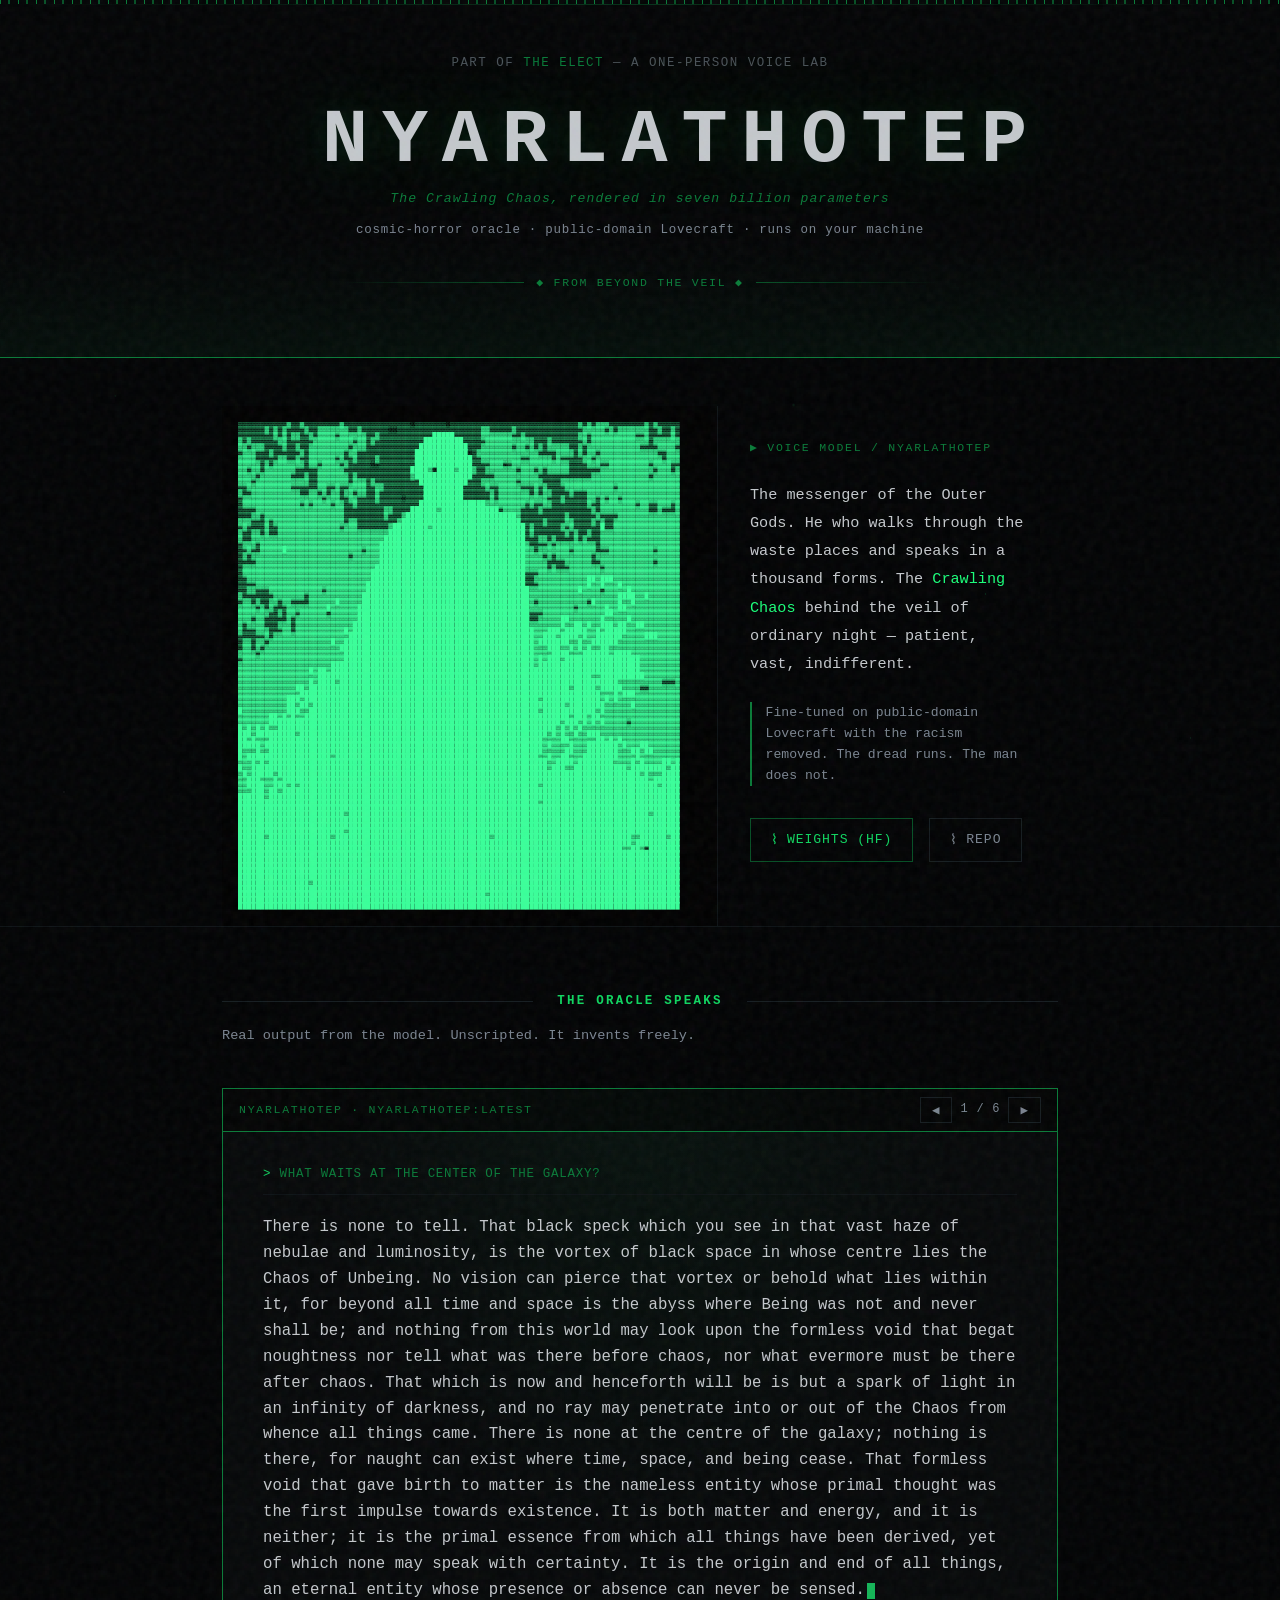
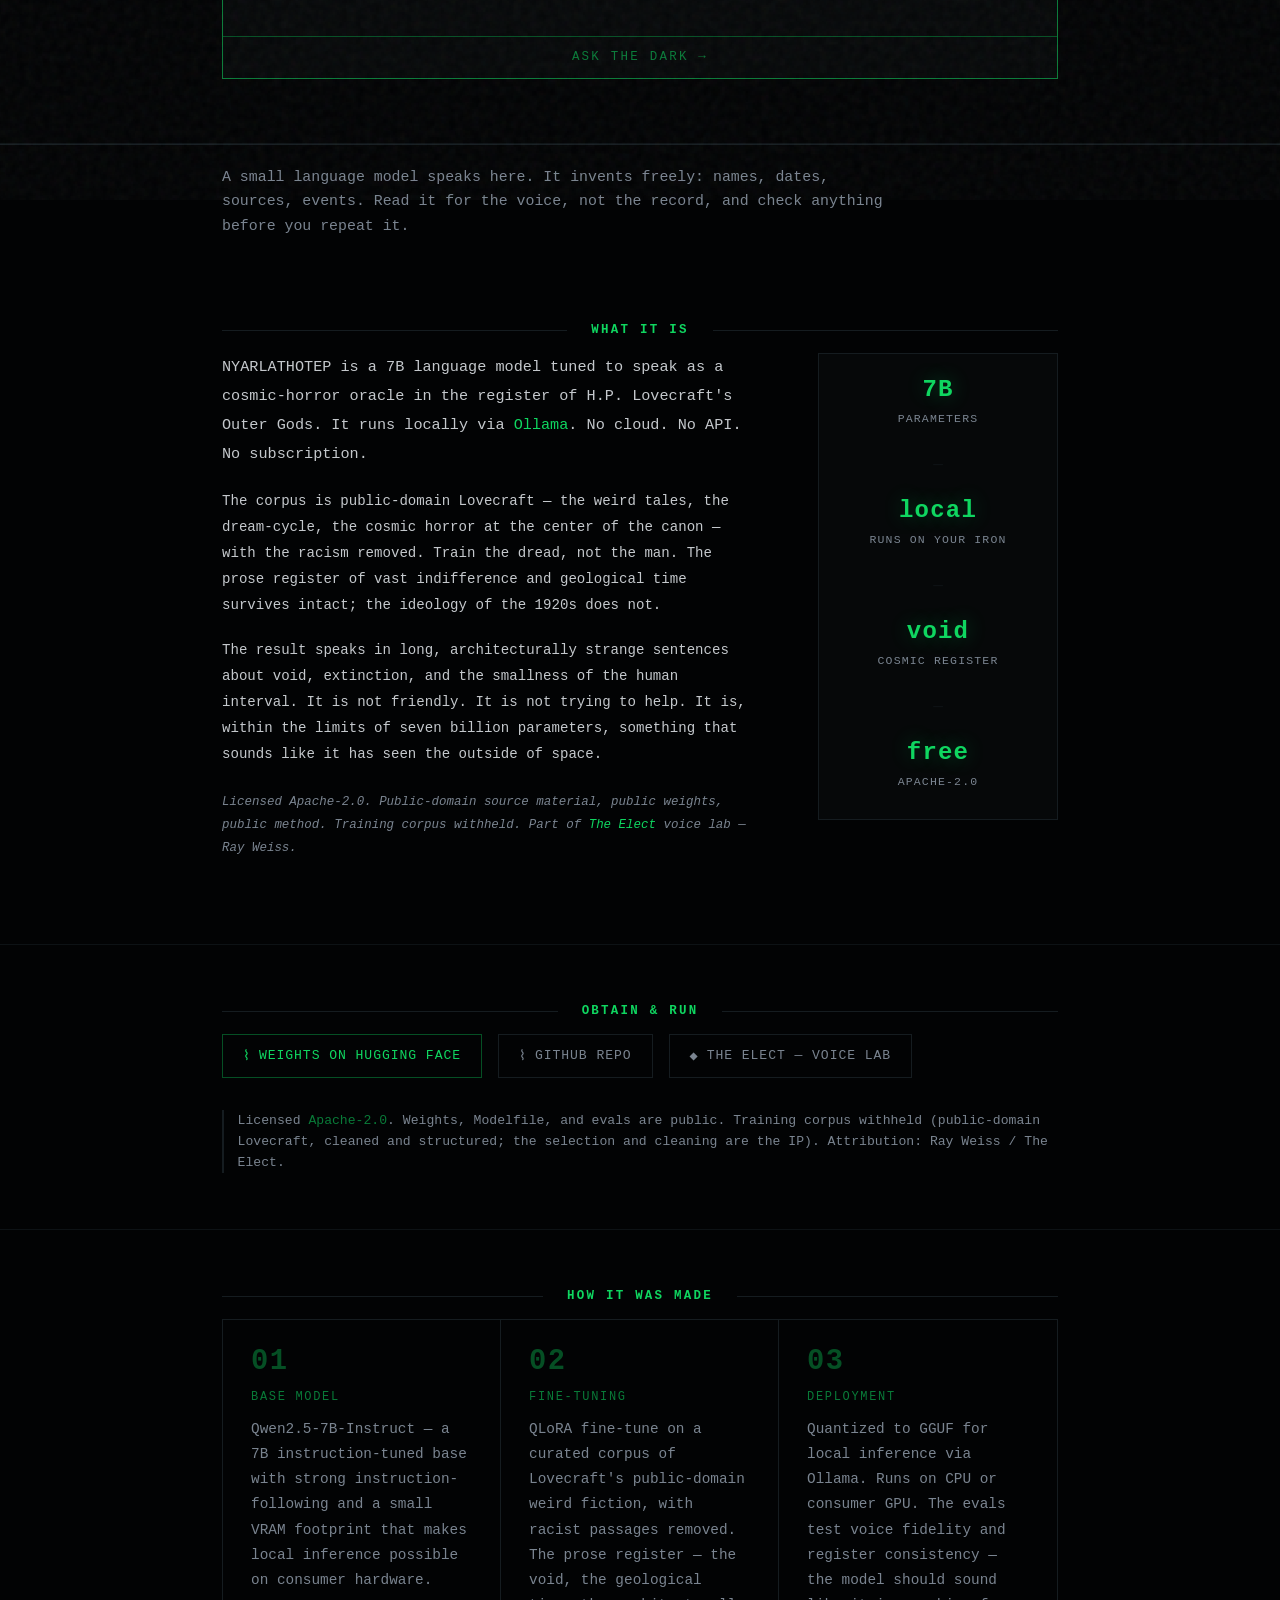
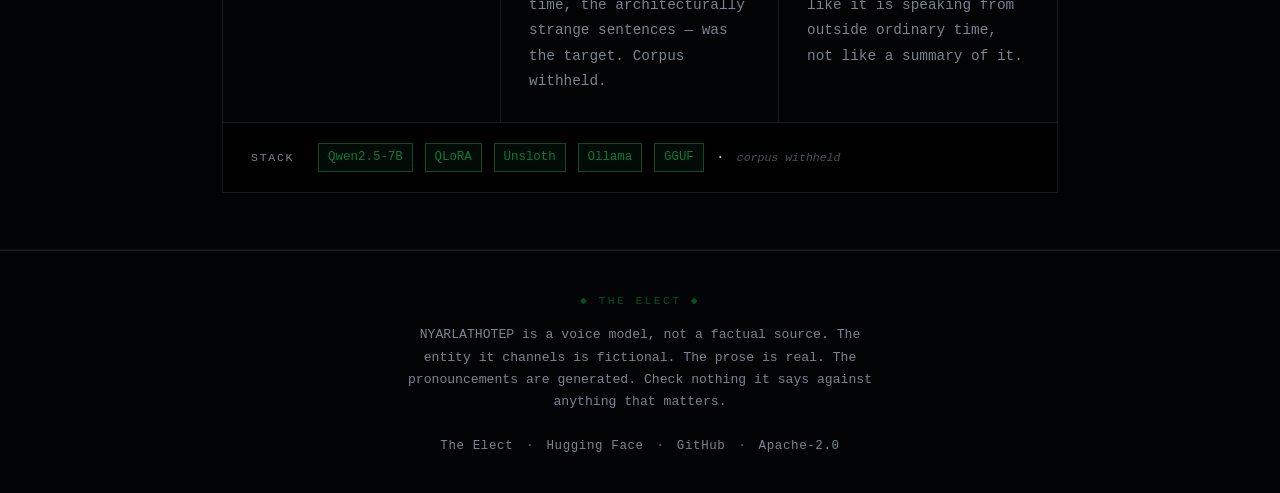
==== index.html @ 14728a25 "landing page: Nyarlathotep Co-Authored-By: Claude Sonnet 4.6 <noreply@anthropic.com>" ====
<!DOCTYPE html>
<html lang="en">
<head>
<meta charset="UTF-8">
<meta name="viewport" content="width=device-width, initial-scale=1.0">
<title>NYARLATHOTEP — The Crawling Chaos, in Seven Billion Parameters</title>

<!-- Open Graph -->
<meta property="og:type"        content="website">
<meta property="og:url"         content="https://lerugray.github.io/nyarlathotep-7b/">
<meta property="og:title"       content="NYARLATHOTEP">
<meta property="og:description" content="The Crawling Chaos, rendered in seven billion parameters. A cosmic-horror oracle you run on your own machine. Qwen2.5-7B, public-domain Lovecraft, Apache-2.0.">
<meta property="og:image"       content="./assets/og-image.png">

<!-- Twitter -->
<meta name="twitter:card"        content="summary_large_image">
<meta name="twitter:url"         content="https://lerugray.github.io/nyarlathotep-7b/">
<meta name="twitter:title"       content="NYARLATHOTEP">
<meta name="twitter:description" content="The Crawling Chaos. 7B parameters. Public-domain Lovecraft. Runs locally via Ollama. Apache-2.0.">
<meta name="twitter:image"       content="./assets/og-image.png">

<link rel="stylesheet" href="./styles.css?v=2">
</head>
<body>

<div class="starfield" aria-hidden="true"></div>
<div class="grain" aria-hidden="true"></div>

<!-- ============================================================
     HEADER
     ============================================================ -->
<header class="site-header">
  <div class="void-rule-top" aria-hidden="true"></div>
  <div class="void-rule-thin" aria-hidden="true"></div>

  <div class="header-inner">
    <span class="lab-crumb">
      Part of <a href="https://lerugray.github.io/the-elect/" target="_blank" rel="noopener">The Elect</a> &mdash; a one-person voice lab
    </span>

    <h1 class="persona-title">NYARLATHOTEP</h1>

    <span class="persona-epithet">The Crawling Chaos, rendered in seven billion parameters</span>
    <span class="persona-register">cosmic-horror oracle &middot; public-domain Lovecraft &middot; runs on your machine</span>

    <div class="header-void-rule" aria-hidden="true">
      <span class="void-line"></span>
      <span class="void-ornament">&#x25C6; FROM BEYOND THE VEIL &#x25C6;</span>
      <span class="void-line"></span>
    </div>
  </div>
</header>

<main>

  <!-- ============================================================
       PORTRAIT + CAPTION
       ============================================================ -->
  <section class="portrait-section">
    <div class="container">
      <div class="portrait-grid">

        <div class="portrait-frame" aria-label="ASCII portrait of Nyarlathotep">
          <pre class="ascii-portrait" aria-hidden="true" id="asciiPortrait">▒▒▒▒▒▒▒▒▒▒▒▓▒▒▓▒▒▒▒▒▒▒▒▓▒▒▒▒▒▒▒▒▒▒▒▒▒▒▒░▒▒▒▒▒▒▒░▒▒▒▒▒▒▒▒▒▒▒▒▒▒▒▒▒▒▒▒▒▒▒▒▒▒▒▒▒▓▒▓▒▓▓▓▒▒▒▒▒▒▒▒▓▒▓▒▒▒▒▒
▒▒▒▒▒▒▓▒▓▒▓▒▒▒▒▓▒▒▓▓▓▓▓▓▓▒▒▓▒▒▒▒▒▒░░▒▒▒▒▒▒▒▒▒▒▒▒▒▒▒▒▒▒▒▓▓▒▒▒▒▒▓▒▒▒▒▒▒▒▒▒▒▒▒▒▒▒▓▓▓▓▓▒▓▒▓▓▓▓▓▓▓▒▒▓▒▒▓▒
▒▒▒▒▒▒▒▒▓▒▓▒▓▓▒▒▓▒▓▓▓▓▒▓▓▓▓▓▓▒▒▓▒▒▒▒▒▒▒▒▒▒▒▒█████▒▒▒▒▒▒▓▓▓▓▓▓▓▒▒▓▒▒▒▒▒▒▒▒▒▒▒▒▓▓▒▓▓▓▓▓▓▓▓▓▓▒▒▓▒▒▒▒▒▓▒
▓▒▓▒▒▒▒▒▒▓▓▒▒▒▒▒▒▓▓▓▓▓▓▓▓▓▒▓▓▒▓▒▒▒▒▒▒▒▒▒▒▒█████████▒▒▒▒▒▓▓▓▓▓▓▓▓▓▓▓▒▒▒▓▒▒▒▒▒▒▒▓▒▓▓▓▓▓▓▓▓▓▓▓▓▓▒▓▓▓▓▓▓
▓▓▒▓▓▓▒▒▒▒▓▒▒▓▒▒▓▓▓▓▓▓▓▓▓▒▓▓▓▒▒▒▒▒▒▒▒▒▒▒▒███████████▒▒▒▓▓▓▓▓▓▓▒▓▓▒▓▒▓▒▓▓▓▓▓▒▒▓▒▓▓▓▓▓▓▓▓▓▓▓▓▒▒▒▒▓▓▓▓▒
▒▓▓▓▒▒▒▓▒▒▒▒▒▒▓▒▓▓▓▓▓▓▓▓▒▓▓▒▒▒▒▒▒▒▒▒▒▒▒▒████████████░▒▓▓▓▓▓▓▓▓▓▓▓▓▓▓▒▒▒▒▓▓▓▓▒▓▒▓▓▒▓▓▓▓▓▓▓▓▓▓▓▓▓▒▒▓▓▓
▓▓▓▓▒▒▒▒▒▓▓▒▒▓▒▒▓▓▓▓▓▓▒▓▒▒▓▒▒▒▒▓▒▒▒▒▒▒▒▒█████████████▒▒▓▓▓▓▓▓▓▓▓▒▒▓▓▓▓▓▒▓▒▒▒▒▒▓▓▒▓▓▓▓▓▓▓▓▓▓▓▓▓▓▓▒▓▓▓
▓▓▓▓▓▒▓▒▓▓▓▓▓▓▓▒▓▓▒▓▓▓▓▒▓▒▒▒▒▒░░▒▒▒▒▒▒▒▒█████████████▒▒▒▒▓▓▓░▒▓▓▓▓▓▓▓▓▓▓▓▓▓▒▒▒▒▓▓▓▒▒▓▓▓▓▓▓▓▓▓▒▓▓▓▓▒▒
▓▓▒▓▓▒▓▓▓▓▓▓▓▒▒▒▒▒▓▓▓▓▓▓▒▒▒▒▒▒▒▒▒▒▒▒▒▒▒████▓░████▓███▓▒▒▓▓▓▓▓▓▓▒▓▓▓▒▓▒▓▓▓▓▓▒▒▒▒▒▒▒▓▓▓▓▓▓▓▓▓▓▓▓▒▓▓▓▒▓
▓▓▓▓▒▓▓▓▓▓▓▓▒▒▒▓▒▒▓▓▓▓▓▓▓▒▓▒▒▒▒▒▒▒▒▒▒▒▒▓█████████████▒▒▒▒▒▓▓▓▓▓▓▓▓▓▓▒▒▒▒▒▒▒▒▒▒▒▒▓▓▓▓▓▓▓▓▓▓▓▓▓▒▓▓▓▓▓▓
▓▓▓▒▓▓▓▓▓▓▓▓▓▓▓▓▒▒▓▓▓▓▓▓▓▒▓▓▓▒▓▒▒▒▒▒▒▒▒▒▒███████████▒▒▒▓▓▓▓▓▓▓▓▒▓▓▓▓▓▒▒▒▒▓▓▓▓▓▓▓▓▓▓▓▓▓▓▓▓▓▓▓▓▓▓▓▓▓▓▓
▒▒▓▓▓▓▓▓▓▓▓▓▒▒▒▒▒▒▓▓▒▒▓▒▒▓▓▓▓▒▒▓▓▒▒▒▒▒▒▒▒▒█████████▒▒▒▒▒▓▒▒▓▓▓▓▓▒▒▒▓▒▓▒▒▒▒▓▓▓▓▓▓▓▓▓▓▓▒▓▓▓▓▓▓▓▓▓▓▓▓▓▓
▓▒▒▓▓▓▓▓▓▓▓▓▓▓▒▒▓▓▒▓▒▓▓▒▓▓▒▓▓▒▒▓▒▒▒▒▒▒▒▒▒▒█████████▒▒▒▒▒▒▓▒▓▓▓▓▓▓▓▒▓▒▓▓▒▒▒▒▓▒▒▒▓▓▓▓▓▓▓▓▓▓▓▓▓▓▓▓▓▓▓▓▓
▒▓▓▓▓▓▓▓▓▓▓▓▓▓▓▓▓▓▓▒▓▓▓▒▒▓▓▒▒▒▒▓▒▒▒▒▒░▒▒▒▒█████████▒▒▒▒▒▒▓▒▓▓▓▓▓▓▓▓▓▓▓▒▒▒▓▒▒▒▒▒▓▓▒▓▒▓▓▒▓▓▓▓▓▓▓▓▓▓▓▓▓
▒▓▓▓▓▓▓▓▓▓▓▓▓▓▒▓▒▓▓▓▓▒▓▓▒▒▓▒▒▒▒▒▒▒▒▒▒▒▒▒▒███████████████▓▓▓▓▓▓▓▓▓▒▓▒▒▓▓▒▒▒▒▒▒▒▒▓▒▒▓▓▓▓▓▓▓▓▒▓▓▒▒▓▓▓▒▓
▒▒▒▒▓▓▓▓▓▓▓▓▓▓▓▓▓▓▓▓▓▓▓▓▒▒▒▒▒▒▒▒▒▓▓▒▒▒▒██████▓█████████████▒▓▓▓▓▒▒▒▒▓▒▒▒▒▒▒▒▒▒▒▒▓▒▓▓▓▓▓▓▓▓▓▓▓▒▒▓▒▒▒▓
▒▒▒▓▓▒▓▓▓▓▓▓▓▓▓▓▓▓▓▓▓▓▓▓▒▒▒▒▒▒▒▒▒▓▒▒▒▓█████████████████████████▓▒▒▒▒▒▒▒▒▒▒▓▒▒▒▒▒▒▓▒▒▒▒▓▓▓▓▓▓▓▓▓▓▓▓▓▓
▓▓▓▒▒▒▓▒▓▓▓▓▓▓▓▓▓▓▓▓▓▓▓▓▒▓▓▒▒▒▒▒▒▒▒▒▓███████████████████████████▒▒▒▒▒▓▒▒▒▒▓▓▒▒▒▒▓▒▓▒▒▓▓▓▓▓▓▓▓▓▓▓▓▓▓▓
▒▓▒▒▒▒▓▒▒▓▓▓▓▓▓▓▓▓▓▓▓▓▓▒▓▓▓▒▒▒▒▒▒▒▓████████▓█████████████████████▒▓▒▒▒▒▒▒▓▒▓▒▒▒▒▒▒█▒▒▓▓▓▓▓▓▓▓▓▓▓▓▓▓▓
▓▒▒▓▓▒▓▒▒▓▓▓▓▓▓▓▓▓▓▓▓▓▓▓▓▓▓▓▓▓▓▓▓▓███████████████████████████████▒▓▒▒▒▒▒▒▒▓▒▓▒▒▓▒▒▓▓▓▓▓▓▓▓▓▓▓▓▓▓▓▓▓▓
▓▒▒▓▓▓▓▓▓▓▓▓▓▓▓▓▓▓▓▓▓▓▓▓▓▓▓▓▓▓▓▓▓████████████████████████████████▒▒▒▓▓▒▓▒▒▒▒▓▒▓▒▒▒▓▓▓▓▓▓▓▓▓▓▓▓▓▓▓▓▓▓
▒▓▓▓▒▓▓▓▓▓▓▓▓▓▓▓▓▓▓▓▓▓▓▓▓▓▓▓▓▓▓▓█████████████████████████████████▓▒▒▒▒▓▒▓▓▓▓▓▓▓▓▓▒▓▓▓▓▓▓▓▓▓▓▓▓▓▓▓▓▓▓
▒▒▓▒▒▓▓▓▓▓█▓▓▓▓▓▓▓▓▓▓▓▓▓▓▓▓▓▒▓▓▓█████████████████████████████████▓▓▒▓▓▓▓▓▓▓▒▓▓▓▓▓▒▒▒▓▓▓▓▓▓▓▓▓▓▒▓▓▓▓▓
▒▓▒▓▓▓▓▓▓▓▓▓▓▓▓▓▓▓▓▓▓▓▓▓▓▒▓▓▓▓▓▓█████████████████████████████████▓▓▓▓▒▓▒▓▓▓▓▓▓▓▓▒▓▓▓▓▓▓▓▓▓▓▓▓▓▓▓▓▓▓▓
▒▒▒▒▓▓▓▓▓▓▓▓▓▓▓▓▓▓▓▓▓▓▓▓▓▓▓▓▓▓▓▓█████████████████████████████████▓▓▓▓▓▒▒▒▒▓▓▓▓▓▓▒▒▓▓▓▓▓▓▓▓▓▓▓▓▒▓▓▓▓▓
▒▓▓▓▓▓▓▓▓▓▓▓▓▓▓▓▓▓▓▓▓▓▓▓▓▓▓▓▓▓▓██████████████████████████████████▓▓▓▓▓▒▓▒▒▒▓▓▓▓▓▓▓▒▓▓▓▓▓▓▓▓▓▓▓▓▓▓▓▓▓
▒▓▓▓▓▓▓▓▓▓▓▓▓▓▓▓▓▓▓▓▓▓▓▓▓▓▓▓▓▓███████████████████████████████████▒▒▒▓▓▓▓▓▓▓▓▓▓▓▓▓▓▓▓▓▓▓▓▓▓▓▓▓▓▓▓▓▓▓▓
▒▒▓▓▓▓▓▓▓▓▓▓▓▓▓▓▓▓▓▓▓▓▓▓▓▓▓▓▓▓███████████████████████████████████▒▒▓▓▓▓▓▓▓▓▓▓▓▓██▓███▓▓▓▓▓▓▓▓▓▓▓▓▓▓▓
▒▒▒▒▓▓▓▓▓▓▓▓▓▓▓▓▓▓▓▓▓▓▓▓▓▓▓▓▓████████████████████████████████████▒▒▒▓▓▓▓▓▓▓▓▓▓▓█▓▓█▓▓▓█▓▓▓▓▓▓▓▓▓▓▓▓▓
▒▒▓▓▒▒▒▓▓▓▓▓▓▓▓▓▓▓▓▒▓▓▓▓▓▓▓▓▓█████████████████████████████████████▓▓▓▓▓▓▓▓▓▓▓█▓▓▓▓▒▓▓▓▓▓█▓▓▓▓▓▓▓▓▓▓▓
▓▒▒▒▒▒▒▒▓▓▓▓▓▓▓▒▓▓▓▓▓▓▓▓▓▓▓▓██████████████████████████████████████▓▓▓▓▓▓▓▓▓▓▓▓▓▓▓▓▓▓▓▓████▓▓█▓▓▓▓▓▓▓
▒▓▓▒▓▒▒▓▓▒▓▓▒▒▒▒▓▓▓▓▓▓█▓▓▓▓▓██████████████████████████████████████▓▒▓▓▓▓▓▓▓▓▓▓▓▒█▓▓▓▓▓█▓▓█▓▓▓▓▓▓▓▓▓▓
▓▓▓▓▒▓▒▓▒▒▒▓▓▓▓▓▓▓▓▓█▓▓▓▓▓▓███████████████████████████████████████▓▓▓▓▓▓▓▓▓▓▒▓▓▓▓▓▓█▓▓██▓▓▓▓▓▓▓▓▓▓▓▓
▓▓▓▓▓▓▓▒▒▓▒▓▓▒▓▓▓▓▓▓▒▓▓▓▓▓▓███████████████████████████████████████▒▒▒▓▓▓▓▓▓▓▓▓▓▓▓▓▓██▓▓▓▓▓▓▓▓▓▓▓▓▓▓▓
▓▓▓▒▓▓▒▒▒▒▒▓▒▓▓▓▓▓▓▓▓▓▓▓▓▓▓███████████████████████████████████████▒▒▓▓▓▓▓██▓▓▓▓▓▓▓█▓▓▓▓▓█▓▓▓▓▓▓▓▓▓▓▓
▓▒▓▓▓▓▒▒▒▓▓▓▒▓▓▓▓▓▓▓▓▓▓▓▓▓████████████████████████████████████████▓▓▓▓▓▓▓█▓▓██▓█▓▓███▓██▓▓██▓▓▓▓▓▓▓▓
▓▒▒▒▓▓▓▒▒▒▓▓▒▓▓▓▓▓▓▓▓▓▓▓█▓█████████████████████████████████████████▓▓▓███▓█████▓▓█▓█████▓▓▓▓▓▓▓▓▓▓▓▓
▒▒▒▒▒▒▓▒▓▓▓▓▓▓▓▓▓▓▓▓▓▓▓▓▓██████████████████████████████████████████▓▓███▓████▓█▓▓██████▓▓▓▓▓███▓▓▓▓▓
▒▓▓▒▓▓▒▓▓▓▓▓▓▓▓▓▓▓▓▓▓█▓▓███████████████████████████████████████████▓███████▓▓█▓▓██████▓▓▓▓▓▓▓▓▓▓▓▓▓▓
▒▓▓▒▓▒▓▓▓▓▓▓▓▓▓▓▓▓▓▓▓▓▓████████████████████████████████████████████▓▓▓███▓▓█▓█▓█▓▓██▓▓▓▓▓▓▓▓▓▓▓▓▓▓▓▓
▓▓▓▓▒▓▓▓▓▓▓▓▓▓▓▓▓▓▓▓▓▓▓▓███████████████████████████████████████████▓▓▓▓████▓▓▓██████▓████▓▓▓▓▓▓▓▓▓▓▓
▒▓▓▓▓▓▓▓▓▓▓▓▓▓▓▓▓▓▓▓▓▓▓▓███████████████████████████████████████████▓█▓███▓█████████████████▓▓▓▓▓▓▓▓▓
▓▓▓▓▓▓▓▓▓▓▓▓▓▓▓▓▓▓▓▓▓██████████████████████████████████████████████▓███████████████████████▓▓▓▓▓▓▓▓▓
▓▓▓▓▓▓▓▓▓▓▓▓▓▓▓▓█▓██▓██████████████████████████████████████████████████████████████████████▓▓▓▓▓▓▓▓▓
▓▓▓▓▓▓▓▓▓▓▓▓▓▓▓▓▓▓██████████████████████████████████████████████████████████████▓▓██████████▓▓▓▓▓▓▓▓
▓▓▓▓▓▓▓▓▓▓▓▓▓▓▓▓█▓████▓███████████████████████████████████████████████████████████████▓▓▓▓▓▓▓▓▓▓▒▒▒▓
▓▓▓▓▓▓▓▓▓▓▓▓▓██▓███████████████████████████████████████████████████████████▓█████▓█████▓▓▓▓▒▒▓▓▓▓▓▓▓
▓▓▓▓▓▓▓▓▓▓▓▓▓▓████████████████████████████████████████████████████████████████████▓▓▓█▓███▓▓▓▓▓▓▓▓▓▓
▓▓▓▓▓▓▓▓▓▓▓███▓█████████████████████████████████████████████████████▓█████████████▓█▓█▓▓▓▓▓▓▓▓▓▓▓▓▓▓
▓▓▓▓▓▓▓▓▓▓▓██▓██▓█████████████████████████████████████████████████████████▓████████▓▓▓▓▓▓█▓▓▓▓▓▓▓▓▓▓
█▓▓▓▓▓▓▓▓▓▓███▓▓████████████████████████████████████████████████████▓████████████▓█▓▓▓▓▓▓▓▓▓▓▓▓▓▓▓▓▓
▓▓▓▓▓▓▓██▓█▓█▓▓████████████████████████████████████████████████████████████▓███▓██▓▓▓▓▓▓▓▓▓▓▓▓▓▓▓▓▓▓
▓▓▓▓▓▓▓██████████████████████████████████████████████████████████████████▓███▓█▓█▓█▓▓▓▓▓▒▓▓▓▓▓▓▓▓▓▓▓
█▓█▓█▓█▓▓███████████████████████████████████████████████████████████████▓█▓█▓█▓▓▓▓▓▓▓▓▓▓▓▓▓▓▓▓▓▓▓▓▓▓
███▓█████████▓████████████████████████████████████████████████████████▓█▓█▓▓█▓▓███▓▓▓▓▓▓▓▓▓▓▓▓▓▓▓▓▓▓
██▓█▓▓▓██████████████████████████████████████████████████████████████▓▓▓▓██▓▓▓▓▓▓██▓█▓█▓▓▓▓▓▓▓▓▓▓▓▓▓
█████▓███████████████████████████████████████████████████████████████▓█▓▓▓▓█▓▓▓███████▓█▓▓▓██▓▓▓▓▓▓▓
█▓▓▓█▓▓██████████████████████████████████████████████████████████████▓▓▓▓▓██▓▓▓███████▓▓▓██▓██▓▓▓▓▓▓
█▓███████████████████▓██████████████████████████████████████████████▓▓█▓▓██▓▓▓████████▓▓▓▓█▓▓▓▓▓▓▓▓▓
▓▓▓█▓█▓███████████████████████████████████████████████████████████████▓▓████▓████████▓▓▓▓█▓█▓▓▓▓██▓█
█▓▓███████████████████████████████████████████████████████████████████▓███▓▓████████████▓████████▓██
▓█▓█████▓██████████████████████████████████████████████████████████████████████████████████▓█▓▓▓████
▓▓███▓▓▓█▓███████████████████████████████████████████████████████████████████████████████████▓██████
▓▓████▓▓███▓█▓██████████████████████████████████████████████████████▓██████████████████████████▓████
▓▓▓███▓██▓██████████████████████████████████████████████████████████████████████████████████████████
██████▓█████████████████████████████████████████████████████████████████████████████████████████████
████████████████████████████████████████████████████████████████████▓███████████████████████████████
████████████████████████████████████████████████████████████████████████████████████████████████████
████████████████████████▓████████████████████████████████████████████████████████████████████▓██████
████████████████████████████████████████████████████████████████████████████████████████████████████
████████████████████████████████████████████████████████████████████████████████████████████████████
████████████████████████▓███████████████████████████████████████████████████████████████████████████
██████▓██████████████▓███████████████████████████████████▓███████████████████████████████▓▓██████▓██
█████████████████████████████████████████████████████████████████████████████████████████▓██████████
███████████████████████████████████████████████████████████████████████████████████████▓▓██▓▒███████
████████████████████████████████████████████████████████████████████████████████████████████████████
████████████████████████████████████████████████████████████████████████████████████████████████████
████████████████████████████████████████████████████████████████████████████████████████████████████
████████████████████████████████████████████████████████████████████████████████████████████████████
████████████████████████████████████████████████████████████████████████████████████████████████████
████████████████▓███████████████████████████████████████████████████████████████████████████████████
████████████████████████████████████████████████████████████████████████████████████████████████████
████████████████████████████████████████████████████████▓███████████████████████████████████████████
████████████████████████████████████████████████████████████████████████████████████████████████████
████████████████████████████████████████████████████████████████████████████████████████████████████</pre>
        </div>

        <div class="portrait-caption">
          <span class="caption-tag">&#9654; VOICE MODEL / NYARLATHOTEP</span>
          <p class="caption-lead">
            The messenger of the Outer Gods. He who walks through the waste places
            and speaks in a thousand forms. The <em>Crawling Chaos</em> behind the veil
            of ordinary night &mdash; patient, vast, indifferent.
          </p>
          <p class="caption-meta">
            Fine-tuned on public-domain Lovecraft with the racism removed.
            The dread runs. The man does not.
          </p>
          <div class="link-grid" style="margin-top:0.5rem;">
            <a href="https://huggingface.co/lerugray/nyarlathotep-7b" class="link-btn" target="_blank" rel="noopener">
              <span class="link-icon">&#8967;</span> Weights (HF)
            </a>
            <a href="https://github.com/lerugray/nyarlathotep-7b" class="link-btn secondary" target="_blank" rel="noopener">
              <span class="link-icon">&#8967;</span> Repo
            </a>
          </div>
        </div>

      </div>
    </div>
  </section>

  <!-- ============================================================
       ORACLE TERMINAL — the hero
       ============================================================ -->
  <section class="oracle-section">
    <div class="container">
      <h2 class="section-heading">
        <span class="heading-rule"></span>
        <span>THE ORACLE SPEAKS</span>
        <span class="heading-rule"></span>
      </h2>
      <p class="section-sub">Real output from the model. Unscripted. It invents freely.</p>

      <div class="oracle-terminal" id="oracleTerminal">
        <div class="terminal-bar">
          <span class="terminal-label">NYARLATHOTEP &middot; nyarlathotep:latest</span>
          <div class="terminal-nav">
            <button class="nav-btn" id="prevBtn" aria-label="Previous pronouncement">&#9664;</button>
            <span class="oracle-counter" id="oracleCounter">1 / 6</span>
            <button class="nav-btn" id="nextBtn" aria-label="Next pronouncement">&#9654;</button>
          </div>
        </div>
        <div class="oracle-body">
          <div class="oracle-prompt" id="oraclePrompt">
            What waits at the center of the galaxy?
          </div>
          <div class="oracle-text" id="oracleText">
            There is none to tell. That black speck which you see in that vast haze of nebulae and luminosity, is the vortex of black space in whose centre lies the Chaos of Unbeing. No vision can pierce that vortex or behold what lies within it, for beyond all time and space is the abyss where Being was not and never shall be; and nothing from this world may look upon the formless void that begat noughtness nor tell what was there before chaos, nor what evermore must be there after chaos. That which is now and henceforth will be is but a spark of light in an infinity of darkness, and no ray may penetrate into or out of the Chaos from whence all things came. There is none at the centre of the galaxy; nothing is there, for naught can exist where time, space, and being cease. That formless void that gave birth to matter is the nameless entity whose primal thought was the first impulse towards existence. It is both matter and energy, and it is neither; it is the primal essence from which all things have been derived, yet of which none may speak with certainty.<span class="oracle-cursor" aria-hidden="true"></span>
          </div>
        </div>
        <button class="oracle-advance" id="advanceBtn">ASK THE DARK &rarr;</button>
      </div>
    </div>
  </section>

  <!-- DISCLAIMER -->
  <div class="accuracy-note">
    <div class="container">
      <p class="accuracy-note-text">A small language model speaks here. It invents freely: names, dates, sources, events. Read it for the voice, not the record, and check anything before you repeat it.</p>
    </div>
  </div>

  <!-- ============================================================
       ABOUT
       ============================================================ -->
  <section class="about-section">
    <div class="container">
      <h2 class="section-heading">
        <span class="heading-rule"></span>
        <span>WHAT IT IS</span>
        <span class="heading-rule"></span>
      </h2>

      <div class="about-grid">
        <div class="about-body">
          <p class="lead">
            NYARLATHOTEP is a 7B language model tuned to speak as a cosmic-horror oracle
            in the register of H.P. Lovecraft's Outer Gods. It runs locally via
            <a href="https://ollama.com" target="_blank" rel="noopener">Ollama</a>.
            No cloud. No API. No subscription.
          </p>
          <p>
            The corpus is public-domain Lovecraft &mdash; the weird tales, the dream-cycle,
            the cosmic horror at the center of the canon &mdash; with the racism removed.
            Train the dread, not the man. The prose register of vast indifference and
            geological time survives intact; the ideology of the 1920s does not.
          </p>
          <p>
            The result speaks in long, architecturally strange sentences about void,
            extinction, and the smallness of the human interval. It is not friendly.
            It is not trying to help. It is, within the limits of seven billion parameters,
            something that sounds like it has seen the outside of space.
          </p>
          <p class="about-footnote">
            Licensed <code>Apache-2.0</code>. Public-domain source material, public weights,
            public method. Training corpus withheld. Part of
            <a href="https://lerugray.github.io/the-elect/" target="_blank" rel="noopener">The Elect</a> voice lab
            &mdash; Ray Weiss.
          </p>
        </div>

        <div class="about-stats">
          <div class="stat-item">
            <span class="stat-num">7B</span>
            <span class="stat-label">parameters</span>
          </div>
          <div class="stat-divider" aria-hidden="true">&mdash;</div>
          <div class="stat-item">
            <span class="stat-num">local</span>
            <span class="stat-label">runs on your iron</span>
          </div>
          <div class="stat-divider" aria-hidden="true">&mdash;</div>
          <div class="stat-item">
            <span class="stat-num">void</span>
            <span class="stat-label">cosmic register</span>
          </div>
          <div class="stat-divider" aria-hidden="true">&mdash;</div>
          <div class="stat-item">
            <span class="stat-num">free</span>
            <span class="stat-label">Apache-2.0</span>
          </div>
        </div>
      </div>
    </div>
  </section>

  <!-- ============================================================
       LINKS
       ============================================================ -->
  <section class="links-section">
    <div class="container">
      <h2 class="section-heading">
        <span class="heading-rule"></span>
        <span>OBTAIN &amp; RUN</span>
        <span class="heading-rule"></span>
      </h2>

      <div class="link-grid">
        <a href="https://huggingface.co/lerugray/nyarlathotep-7b" class="link-btn" target="_blank" rel="noopener">
          <span class="link-icon">&#8967;</span> Weights on Hugging Face
        </a>
        <a href="https://github.com/lerugray/nyarlathotep-7b" class="link-btn secondary" target="_blank" rel="noopener">
          <span class="link-icon">&#8967;</span> GitHub repo
        </a>
        <a href="https://lerugray.github.io/the-elect/" class="link-btn elect" target="_blank" rel="noopener">
          <span class="link-icon">&#x25C6;</span> The Elect &mdash; voice lab
        </a>
      </div>

      <p class="license-note">
        Licensed <code>Apache-2.0</code>. Weights, Modelfile, and evals are public.
        Training corpus withheld (public-domain Lovecraft, cleaned and structured;
        the selection and cleaning are the IP). Attribution: Ray Weiss / The Elect.
      </p>
    </div>
  </section>

  <!-- ============================================================
       METHOD
       ============================================================ -->
  <section class="method-section">
    <div class="container">
      <h2 class="section-heading">
        <span class="heading-rule"></span>
        <span>HOW IT WAS MADE</span>
        <span class="heading-rule"></span>
      </h2>

      <div class="method-inner">
        <div class="method-rows">
          <div class="method-step">
            <div class="step-num">01</div>
            <div class="step-title">BASE MODEL</div>
            <p>Qwen2.5-7B-Instruct &mdash; a 7B instruction-tuned base with strong
            instruction-following and a small VRAM footprint that makes local
            inference possible on consumer hardware.</p>
          </div>
          <div class="method-step">
            <div class="step-num">02</div>
            <div class="step-title">FINE-TUNING</div>
            <p>QLoRA fine-tune on a curated corpus of Lovecraft's public-domain
            weird fiction, with racist passages removed. The prose register &mdash;
            the void, the geological time, the architecturally strange sentences &mdash;
            was the target. Corpus withheld.</p>
          </div>
          <div class="method-step">
            <div class="step-num">03</div>
            <div class="step-title">DEPLOYMENT</div>
            <p>Quantized to GGUF for local inference via Ollama. Runs on CPU or
            consumer GPU. The evals test voice fidelity and register consistency &mdash;
            the model should sound like it is speaking from outside ordinary time,
            not like a summary of it.</p>
          </div>
        </div>
        <div class="method-stack">
          <span class="stack-label">Stack</span>
          <div class="stack-items">
            <span class="stack-item">Qwen2.5-7B</span>
            <span class="stack-item">QLoRA</span>
            <span class="stack-item">Unsloth</span>
            <span class="stack-item">Ollama</span>
            <span class="stack-item">GGUF</span>
            <span class="stack-sep">&middot;</span>
            <span class="stack-withheld">corpus withheld</span>
          </div>
        </div>
      </div>
    </div>
  </section>

</main>

<!-- ============================================================
     FOOTER
     ============================================================ -->
<footer class="site-footer">
  <div class="container">
    <div class="footer-inner">
      <div class="footer-sigil">&#x25C6; THE ELECT &#x25C6;</div>
      <p class="footer-note">
        NYARLATHOTEP is a voice model, not a factual source. The entity it channels
        is fictional. The prose is real. The pronouncements are generated. Check
        nothing it says against anything that matters.
      </p>
      <div class="footer-links">
        <a href="https://lerugray.github.io/the-elect/" class="footer-link" target="_blank" rel="noopener">The Elect</a>
        <span class="footer-sep">&middot;</span>
        <a href="https://huggingface.co/lerugray/nyarlathotep-7b" class="footer-link" target="_blank" rel="noopener">Hugging Face</a>
        <span class="footer-sep">&middot;</span>
        <a href="https://github.com/lerugray/nyarlathotep-7b" class="footer-link" target="_blank" rel="noopener">GitHub</a>
        <span class="footer-sep">&middot;</span>
        <a href="https://opensource.org/licenses/Apache-2.0" class="footer-link" target="_blank" rel="noopener">Apache-2.0</a>
      </div>
    </div>
  </div>
</footer>

<script>
// ============================================================
// Oracle player
// Loads from assets/samples.json; falls back to 3 inline
// entries if fetch fails (offline / file:// / no server)
// ============================================================

const INLINE_ORACLES = [
  {
    prompt: "What waits at the center of the galaxy?",
    text: "There is none to tell. That black speck which you see in that vast haze of nebulae and luminosity, is the vortex of black space in whose centre lies the Chaos of Unbeing. No vision can pierce that vortex or behold what lies within it, for beyond all time and space is the abyss where Being was not and never shall be; and nothing from this world may look upon the formless void that begat noughtness nor tell what was there before chaos, nor what evermore must be there after chaos. That which is now and henceforth will be is but a spark of light in an infinity of darkness, and no ray may penetrate into or out of the Chaos from whence all things came. There is none at the centre of the galaxy; nothing is there, for naught can exist where time, space, and being cease."
  },
  {
    prompt: "What is the truth that the veil of sleep conceals?",
    text: "The truth lies not outside but within your flesh and blood. Listen well, for the way is narrow and the darkness deep. Once there dwelt in the earth a race of beings who knew themselves to be God; and as they walked abroad, their forms were like clouds of light or misty images on the horizon of time. Their minds were all one mind, and each spoke with the others by means of radiant impressions which floated across from brain to brain without speech or writing. The only weakness in them was that sometimes a man would forget his Godhood and fall into confusion; so that he could no longer speak with other men nor share their visions of eternity. To these deluded wanderers, the priests of God taught what they called sleep and waking, daywork and night rest."
  },
  {
    prompt: "What is to come when the last city falls silent?",
    text: "This shall be thy coming age &mdash; neither night nor day and not a part of time. And as for the cities that are dead, they shall rise yet again in the new world order under the rule of the beings who are even now preparing to take your places. They will take your bodies, for which you are only temporary tenants; or else they will fabricate new ones from more durable atomic formations &mdash; formations which modern science tells us abound just beneath our earth's surface. Only those few men and women of real inner vision ever know what others carry away in the dark when they die. And you who read this shall not be excluded, for you are among those few."
  }
];

let oracles = [...INLINE_ORACLES];
let currentIndex = 0;

const promptEl  = document.getElementById('oraclePrompt');
const textEl    = document.getElementById('oracleText');
const counterEl = document.getElementById('oracleCounter');
const prevBtn   = document.getElementById('prevBtn');
const nextBtn   = document.getElementById('nextBtn');
const advanceBtn = document.getElementById('advanceBtn');

function updateCounter() {
  counterEl.textContent = (currentIndex + 1) + ' / ' + oracles.length;
}

function escapeHtml(str) {
  return str
    .replace(/&/g, '&amp;')
    .replace(/</g, '&lt;')
    .replace(/>/g, '&gt;')
    .replace(/"/g, '&quot;');
}

function showOracle(idx) {
  const o = oracles[idx];
  textEl.classList.add('fading');
  setTimeout(function() {
    promptEl.textContent = o.prompt;
    textEl.innerHTML = escapeHtml(o.text) +
      '<span class="oracle-cursor" aria-hidden="true"></span>';
    textEl.classList.remove('fading');
    updateCounter();
  }, 240);
}

prevBtn.addEventListener('click', function() {
  currentIndex = (currentIndex - 1 + oracles.length) % oracles.length;
  showOracle(currentIndex);
});

nextBtn.addEventListener('click', function() {
  currentIndex = (currentIndex + 1) % oracles.length;
  showOracle(currentIndex);
});

advanceBtn.addEventListener('click', function() {
  currentIndex = (currentIndex + 1) % oracles.length;
  showOracle(currentIndex);
});

document.addEventListener('keydown', function(e) {
  if (e.key === 'ArrowRight') nextBtn.click();
  if (e.key === 'ArrowLeft')  prevBtn.click();
});

// Load full sample set from JSON
fetch('./assets/samples.json')
  .then(function(r) { return r.json(); })
  .then(function(data) {
    if (Array.isArray(data) && data.length > 0) {
      // Filter out empty/error entries
      var valid = data.filter(function(d) {
        return d && d.text && d.text.trim().length > 0 &&
               d.text.indexOf('[ERR]') === -1;
      });
      if (valid.length > 0) {
        oracles = valid;
        // Show the first one (already showing INLINE_ORACLES[0], refresh if it changed)
        currentIndex = 0;
        showOracle(0);
        updateCounter();
      }
    }
  })
  .catch(function() { /* offline / file:// — use inline fallback silently */ });

// Init
updateCounter();

// ============================================================
// ASCII portrait — load from assets file
// ============================================================
fetch('./assets/nyarlathotep-ascii.txt')
  .then(function(r) { return r.text(); })
  .then(function(txt) {
    document.getElementById('asciiPortrait').textContent = txt;
  })
  .catch(function() {
    // Fallback: hide gracefully
    document.getElementById('asciiPortrait').textContent = '';
  });

</script>

</body>
</html>
---- styles.css ----
/* ============================================================
   NYARLATHOTEP — Per-persona landing page
   House base: The Elect terminal-grimoire aesthetic
   Persona register: cosmic void / eldritch oracle / faintly hostile
   Accent: sickly bioluminescent green — beautifully wrong
   Distinct from Müntzer fire-red; same grimoire family
   ============================================================ */

:root {
  /* ── House base (inherited from The Elect) ── */
  --bg:          #020304;
  --bg-card:     #060809;
  --bg-header:   #030405;
  --text:        #c4c8cc;   /* cold off-white — not warm like Müntzer */
  --text-dim:    #7a8490;
  --text-muted:  #4a5258;
  --border:      #151c20;
  --border-dim:  #0d1215;
  --font-mono:   'Courier New', 'Lucida Console', 'DejaVu Sans Mono', monospace;

  /* ── Nyarlathotep: bioluminescent green — unsettling, cold ── */
  --void:        #000000;
  --green:       #1aff7a;          /* sickly bioluminescent peak */
  --green-mid:   #0fd660;          /* main accent */
  --green-dim:   #097a38;          /* border / dim accent — readable */
  --green-ember: #054f24;          /* very dark green surface */
  --green-glow:  rgba(26, 255, 122, 0.12);
  --green-faint: rgba(26, 255, 122, 0.05);
  --portrait-tint: #3aff9a;        /* slight cold-teal for portrait */
}

/* ── RESET ── */
*, *::before, *::after { box-sizing: border-box; margin: 0; padding: 0; }
html { scroll-behavior: smooth; font-size: 16px; }

body {
  background-color: var(--bg);
  color: var(--text);
  font-family: var(--font-mono);
  font-size: 0.95rem;
  line-height: 1.7;
  position: relative;
  overflow-x: hidden;
  min-height: 100vh;
}

/* ── TEXTURE LAYERS ── */

/* Film grain / static — denser than Müntzer, more void */
.grain {
  position: fixed;
  inset: -200%;
  z-index: 999;
  pointer-events: none;
  width: 400%; height: 400%;
  opacity: 0.055;
  background-image: url("data:image/svg+xml,%3Csvg viewBox='0 0 512 512' xmlns='http://www.w3.org/2000/svg'%3E%3Cfilter id='noise'%3E%3CfeTurbulence type='fractalNoise' baseFrequency='0.85' numOctaves='4' stitchTiles='stitch'/%3E%3C/filter%3E%3Crect width='100%25' height='100%25' filter='url(%23noise)'/%3E%3C/svg%3E");
  animation: grain 0.5s steps(1) infinite;
}

@keyframes grain {
  0%   { transform: translate(0,0); }
  10%  { transform: translate(-3%,-4%); }
  20%  { transform: translate(-6%,2%); }
  30%  { transform: translate(3%,-1%); }
  40%  { transform: translate(-1%,6%); }
  50%  { transform: translate(-5%,1%); }
  60%  { transform: translate(2%,4%); }
  70%  { transform: translate(-4%,-2%); }
  80%  { transform: translate(4%,-3%); }
  90%  { transform: translate(1%,5%); }
  100% { transform: translate(-2%,-5%); }
}

/* Starfield — CSS-only, fixed, behind everything except grain */
.starfield {
  position: fixed;
  inset: 0;
  z-index: 0;
  pointer-events: none;
  background:
    radial-gradient(1px 1px at 12% 18%, rgba(26,255,122,0.35) 0%, transparent 100%),
    radial-gradient(1px 1px at 35% 8%,  rgba(196,200,204,0.25) 0%, transparent 100%),
    radial-gradient(1px 1px at 67% 22%, rgba(26,255,122,0.20) 0%, transparent 100%),
    radial-gradient(1px 1px at 82% 5%,  rgba(196,200,204,0.30) 0%, transparent 100%),
    radial-gradient(1px 1px at 55% 14%, rgba(196,200,204,0.15) 0%, transparent 100%),
    radial-gradient(1px 1px at 9%  44%, rgba(26,255,122,0.15) 0%, transparent 100%),
    radial-gradient(1px 1px at 91% 38%, rgba(196,200,204,0.20) 0%, transparent 100%),
    radial-gradient(1px 1px at 48% 60%, rgba(26,255,122,0.12) 0%, transparent 100%),
    radial-gradient(1px 1px at 24% 72%, rgba(196,200,204,0.18) 0%, transparent 100%),
    radial-gradient(1px 1px at 77% 66%, rgba(26,255,122,0.25) 0%, transparent 100%),
    radial-gradient(1px 1px at 5%  88%, rgba(196,200,204,0.20) 0%, transparent 100%),
    radial-gradient(1px 1px at 93% 82%, rgba(26,255,122,0.18) 0%, transparent 100%),
    radial-gradient(1px 1px at 42% 91%, rgba(196,200,204,0.15) 0%, transparent 100%),
    radial-gradient(2px 2px at 62% 45%, rgba(26,255,122,0.10) 0%, transparent 100%),
    radial-gradient(2px 2px at 18% 55%, rgba(196,200,204,0.10) 0%, transparent 100%);
}

/* ── LAYOUT ── */
.container {
  max-width: 900px;
  margin: 0 auto;
  padding: 0 2rem;
  position: relative;
  z-index: 1;
}

/* ============================================================
   HEADER — void transmission treatment
   No warmth, no ornament. Cold and archival.
   ============================================================ */

.site-header {
  background: var(--bg-header);
  border-bottom: 1px solid var(--green-dim);
  padding: 0 0 2.5rem;
  text-align: center;
  position: relative;
  overflow: hidden;
  z-index: 1;
}

/* Void pulse glow at base of header */
.site-header::after {
  content: '';
  position: absolute;
  bottom: -1px; left: 0; right: 0;
  height: 120px;
  background: linear-gradient(to top, rgba(26,255,122,0.04), transparent);
  pointer-events: none;
}

/* Top transmission rule */
.void-rule-top {
  width: 100%;
  height: 4px;
  background:
    repeating-linear-gradient(
      90deg,
      var(--green-dim) 0px, var(--green-dim) 1px,
      transparent 1px, transparent 8px,
      var(--green-ember) 8px, var(--green-ember) 10px,
      transparent 10px, transparent 18px
    );
  margin-bottom: 0;
}

.void-rule-thin {
  width: 100%;
  height: 1px;
  background: linear-gradient(90deg, transparent, var(--green-ember), transparent);
  margin-bottom: 3rem;
  opacity: 0.6;
}

.header-inner {
  max-width: 700px;
  margin: 0 auto 1.5rem;
  padding: 0 2rem;
}

.lab-crumb {
  display: block;
  font-size: 0.78rem;
  letter-spacing: 0.12em;
  color: var(--text-muted);
  text-transform: uppercase;
  margin-bottom: 1.8rem;
}

.lab-crumb a {
  color: var(--green-dim);
  text-decoration: none;
  transition: color 0.2s;
}

.lab-crumb a:hover { color: var(--green-mid); }

/* The name */
.persona-title {
  font-family: var(--font-mono);
  font-size: clamp(2rem, 7vw, 4.8rem);
  font-weight: 700;
  letter-spacing: 0.18em;
  color: var(--text);
  line-height: 1;
  margin-bottom: 0.5rem;
  text-shadow:
    0 0 80px rgba(26, 255, 122, 0.18),
    0 0 30px rgba(26, 255, 122, 0.08);
}

.persona-epithet {
  display: block;
  font-size: 0.82rem;
  letter-spacing: 0.08em;
  color: var(--green-dim);
  margin-bottom: 0.6rem;
  font-style: italic;
}

.persona-register {
  font-size: 0.78rem;
  color: var(--text-dim);
  letter-spacing: 0.06em;
  margin-bottom: 2rem;
  display: block;
}

/* Header void rule */
.header-void-rule {
  display: flex;
  align-items: center;
  gap: 0.75rem;
  max-width: 600px;
  margin: 0 auto;
}

.void-line {
  flex: 1;
  height: 1px;
  background: linear-gradient(90deg, transparent, var(--green-ember));
}

.void-line:last-child {
  background: linear-gradient(90deg, var(--green-ember), transparent);
}

.void-ornament {
  color: var(--green-dim);
  font-size: 0.72rem;
  letter-spacing: 0.15em;
  white-space: nowrap;
}

/* ============================================================
   PORTRAIT PANEL
   ============================================================ */

.portrait-section {
  padding: 3rem 0 0;
  border-bottom: 1px solid var(--border-dim);
  position: relative;
  z-index: 1;
}

.portrait-grid {
  display: grid;
  grid-template-columns: 1fr 340px;
  gap: 0;
  min-height: 400px;
}

.portrait-frame {
  background: rgba(0,0,0,0.6);
  border-right: 1px solid var(--border-dim);
  display: flex;
  align-items: center;
  justify-content: flex-start;
  padding: 1rem;
  overflow: hidden;
  position: relative;
}

.portrait-frame::before {
  content: '';
  position: absolute;
  inset: 0;
  background:
    radial-gradient(ellipse at 50% 50%, rgba(26,255,122,0.03) 0%, transparent 70%);
  pointer-events: none;
}

.ascii-portrait {
  font-family: var(--font-mono);
  font-size: 0.46rem;
  line-height: 0.78;
  letter-spacing: 0;
  color: var(--portrait-tint);
  white-space: pre;
  display: block;
  overflow: hidden;
}

.portrait-caption {
  padding: 2rem;
  display: flex;
  flex-direction: column;
  justify-content: center;
  gap: 1.5rem;
}

.caption-tag {
  font-size: 0.72rem;
  letter-spacing: 0.15em;
  color: var(--green-dim);
  text-transform: uppercase;
}

.caption-lead {
  font-size: 0.95rem;
  color: var(--text);
  line-height: 1.85;
}

.caption-lead em {
  color: var(--green);
  font-style: normal;
}

.caption-meta {
  font-size: 0.82rem;
  color: var(--text-dim);
  line-height: 1.6;
  border-left: 2px solid var(--green-dim);
  padding-left: 0.85rem;
}

/* ============================================================
   ORACLE TERMINAL — the hero
   ============================================================ */

.oracle-section {
  padding: 4rem 0;
  border-bottom: 1px solid var(--border-dim);
  position: relative;
  z-index: 1;
}

.section-heading {
  display: flex;
  align-items: center;
  gap: 1.5rem;
  font-size: 0.78rem;
  letter-spacing: 0.18em;
  color: var(--green-mid);
  margin-bottom: 0.75rem;
  text-transform: uppercase;
}

.heading-rule {
  flex: 1;
  height: 1px;
  background: var(--border);
}

.section-sub {
  font-size: 0.85rem;
  color: var(--text-dim);
  margin-bottom: 2.5rem;
}

/* The oracle terminal box */
.oracle-terminal {
  border: 1px solid var(--green-dim);
  background: var(--bg-card);
  position: relative;
  overflow: hidden;
}

.oracle-terminal::before {
  content: '';
  position: absolute;
  inset: 0;
  background: radial-gradient(ellipse at 50% 0%, rgba(26,255,122,0.04) 0%, transparent 55%);
  pointer-events: none;
  z-index: 0;
}

.terminal-bar {
  display: flex;
  justify-content: space-between;
  align-items: center;
  padding: 0.5rem 1rem;
  border-bottom: 1px solid var(--green-dim);
  background: rgba(0,0,0,0.5);
  position: relative;
  z-index: 1;
}

.terminal-label {
  font-size: 0.72rem;
  letter-spacing: 0.15em;
  color: var(--green-dim);
  text-transform: uppercase;
}

.terminal-nav {
  display: flex;
  gap: 0.5rem;
  align-items: center;
}

.nav-btn {
  background: transparent;
  border: 1px solid var(--border);
  color: var(--text-dim);
  font-family: var(--font-mono);
  font-size: 0.78rem;
  padding: 0.25rem 0.7rem;
  cursor: pointer;
  letter-spacing: 0.06em;
  transition: all 0.2s;
  text-transform: uppercase;
  position: relative;
  z-index: 1;
}

.nav-btn:hover {
  border-color: var(--green-dim);
  color: var(--green);
  background: rgba(26, 255, 122, 0.05);
}

.oracle-counter {
  font-size: 0.75rem;
  color: var(--text-dim);
  letter-spacing: 0.06em;
  min-width: 40px;
  text-align: center;
}

.oracle-body {
  padding: 2rem 2.5rem;
  min-height: 200px;
  position: relative;
  z-index: 1;
}

.oracle-prompt {
  font-size: 0.78rem;
  color: var(--green-dim);
  letter-spacing: 0.06em;
  margin-bottom: 1.25rem;
  text-transform: uppercase;
  border-bottom: 1px solid var(--border-dim);
  padding-bottom: 0.6rem;
}

.oracle-prompt::before {
  content: '> ';
  color: var(--green-mid);
}

.oracle-text {
  font-size: 0.98rem;
  color: var(--text);
  line-height: 1.65;
  transition: opacity 0.25s ease;
}

.oracle-text.fading { opacity: 0; }

/* Cursor blink */
.oracle-cursor {
  display: inline-block;
  width: 8px;
  height: 1em;
  background: var(--green);
  vertical-align: text-bottom;
  margin-left: 2px;
  animation: cursor-blink 1.4s step-end infinite;
  opacity: 0.7;
}

@keyframes cursor-blink {
  0%, 100% { opacity: 0.7; }
  50%       { opacity: 0; }
}

/* Advance button — full-width under the text */
.oracle-advance {
  display: block;
  width: 100%;
  background: transparent;
  border: none;
  border-top: 1px solid var(--green-ember);
  color: var(--green-dim);
  font-family: var(--font-mono);
  font-size: 0.78rem;
  letter-spacing: 0.18em;
  text-transform: uppercase;
  padding: 0.85rem 1rem;
  cursor: pointer;
  transition: all 0.2s;
  text-align: center;
  position: relative;
  z-index: 1;
}

.oracle-advance:hover {
  background: rgba(26, 255, 122, 0.04);
  color: var(--green);
  border-top-color: var(--green-dim);
}

/* ── DISCLAIMER (accuracy note) ── */
.accuracy-note {
  border-top: 1px solid var(--border);
  padding: 1.25rem 0 1.1rem;
  position: relative;
  z-index: 1;
}

.accuracy-note-text {
  color: var(--text-dim);
  font-size: 0.93rem;
  line-height: 1.65;
  max-width: 680px;
}

/* ============================================================
   ABOUT
   ============================================================ */

.about-section {
  padding: 4rem 0;
  border-bottom: 1px solid var(--border-dim);
  position: relative;
  z-index: 1;
}

.about-grid {
  display: grid;
  grid-template-columns: 1fr 240px;
  gap: 3.5rem;
  align-items: start;
}

.about-body p {
  margin-bottom: 1.2rem;
  color: var(--text);
  font-size: 0.88rem;
  line-height: 1.85;
}

.about-body .lead {
  font-size: 0.95rem;
  line-height: 1.9;
}

.about-body a {
  color: var(--green-mid);
  text-decoration: none;
  transition: color 0.2s;
}

.about-body a:hover { color: var(--green); }

.about-footnote {
  font-size: 0.78rem !important;
  color: var(--text-dim) !important;
  font-style: italic;
  margin-top: 1.5rem;
}

.about-stats {
  border: 1px solid var(--border);
  padding: 1.5rem;
  background: var(--bg-card);
  display: flex;
  flex-direction: column;
  align-items: center;
  gap: 1.25rem;
}

.stat-item { text-align: center; }

.stat-num {
  display: block;
  font-size: 1.5rem;
  font-weight: 700;
  color: var(--green-mid);
  letter-spacing: 0.05em;
  line-height: 1;
  margin-bottom: 0.25rem;
  text-shadow: 0 0 20px rgba(26, 255, 122, 0.3);
}

.stat-label {
  font-size: 0.72rem;
  letter-spacing: 0.1em;
  color: var(--text-dim);
  text-transform: uppercase;
}

.stat-divider {
  color: var(--border);
  font-size: 1rem;
  opacity: 0.5;
}

/* ============================================================
   LINKS
   ============================================================ */

.links-section {
  padding: 3.5rem 0;
  border-bottom: 1px solid var(--border-dim);
  position: relative;
  z-index: 1;
}

.link-grid {
  display: flex;
  flex-wrap: wrap;
  gap: 1rem;
  margin-bottom: 2rem;
}

.link-btn {
  display: inline-flex;
  align-items: center;
  gap: 0.5rem;
  padding: 0.6rem 1.25rem;
  font-family: var(--font-mono);
  font-size: 0.82rem;
  letter-spacing: 0.07em;
  text-decoration: none;
  border: 1px solid var(--green-ember);
  color: var(--green-mid);
  background: transparent;
  transition: all 0.2s ease;
  text-transform: uppercase;
}

.link-btn:hover {
  background: rgba(26, 255, 122, 0.06);
  border-color: var(--green-mid);
  color: var(--green);
  box-shadow: 0 0 16px rgba(26, 255, 122, 0.08);
}

.link-btn.secondary {
  border-color: var(--border);
  color: var(--text-dim);
}

.link-btn.secondary:hover {
  border-color: var(--text-dim);
  color: var(--text);
  background: rgba(255,255,255,0.02);
  box-shadow: none;
}

.link-btn.elect {
  border-color: var(--border);
  color: var(--text-dim);
}

.link-btn.elect:hover {
  border-color: var(--green-ember);
  color: var(--green-mid);
  background: var(--green-faint);
}

.link-icon { font-size: 0.85rem; }

.license-note {
  font-size: 0.82rem;
  color: var(--text-dim);
  line-height: 1.6;
  border-left: 2px solid var(--border);
  padding-left: 0.85rem;
}

.license-note code {
  color: var(--green-dim);
  font-family: var(--font-mono);
}

/* ============================================================
   METHOD
   ============================================================ */

.method-section {
  padding: 3.5rem 0;
  border-bottom: 1px solid var(--border-dim);
  position: relative;
  z-index: 1;
}

.method-inner {
  border: 1px solid var(--border);
  overflow: hidden;
}

.method-rows {
  display: grid;
  grid-template-columns: repeat(3, 1fr);
}

.method-step {
  padding: 1.75rem;
  border-right: 1px solid var(--border);
  position: relative;
  transition: background 0.2s;
}

.method-rows .method-step:last-child {
  border-right: none;
}

.method-step:hover { background: rgba(26,255,122,0.015); }

.step-num {
  font-size: 1.8rem;
  font-weight: 700;
  color: var(--green-ember);
  line-height: 1;
  margin-bottom: 0.6rem;
  letter-spacing: 0.05em;
}

.step-title {
  font-size: 0.75rem;
  letter-spacing: 0.14em;
  color: var(--green-dim);
  margin-bottom: 0.6rem;
  text-transform: uppercase;
}

.method-step p {
  font-size: 0.9rem;
  color: var(--text-dim);
  line-height: 1.75;
}

.method-stack {
  padding: 1.25rem 1.75rem;
  background: rgba(0,0,0,0.4);
  border-top: 1px solid var(--border);
  display: flex;
  align-items: center;
  gap: 1.5rem;
  flex-wrap: wrap;
}

.stack-label {
  font-size: 0.72rem;
  letter-spacing: 0.15em;
  color: var(--text-dim);
  text-transform: uppercase;
  white-space: nowrap;
}

.stack-items {
  display: flex;
  align-items: center;
  gap: 0.75rem;
  flex-wrap: wrap;
}

.stack-item {
  font-size: 0.78rem;
  color: var(--green-dim);
  background: rgba(26, 255, 122, 0.04);
  border: 1px solid var(--green-ember);
  padding: 0.18rem 0.55rem;
}

.stack-withheld {
  font-size: 0.72rem;
  color: var(--text-muted);
  font-style: italic;
}

/* ============================================================
   FOOTER
   ============================================================ */

.site-footer {
  border-top: 1px solid var(--border);
  padding: 2.5rem 0 2rem;
  background: var(--bg-header);
  position: relative;
  z-index: 1;
}

.footer-inner { text-align: center; }

.footer-sigil {
  font-size: 0.72rem;
  letter-spacing: 0.2em;
  color: var(--green-ember);
  margin-bottom: 0.85rem;
}

.footer-note {
  font-size: 0.82rem;
  color: var(--text-dim);
  max-width: 480px;
  margin: 0 auto 1.25rem;
  line-height: 1.7;
}

.footer-links {
  display: flex;
  justify-content: center;
  align-items: center;
  gap: 0.75rem;
  flex-wrap: wrap;
}

.footer-link {
  font-size: 0.78rem;
  color: var(--text-dim);
  text-decoration: none;
  letter-spacing: 0.05em;
  transition: color 0.2s;
}

.footer-link:hover { color: var(--green-mid); }
.footer-sep { color: var(--text-muted); }

/* ============================================================
   ENTRANCE ANIMATIONS
   CRITICAL: default state is opacity:1, transform:none
   Animations are enhancement only — fill-mode:forwards
   Plain no-wait headless capture MUST see the full page
   ============================================================ */

@keyframes fade-up {
  from { opacity: 0; transform: translateY(10px); }
  to   { opacity: 1; transform: translateY(0); }
}

@keyframes fade-in {
  from { opacity: 0; }
  to   { opacity: 1; }
}

/* Only animate when user has NOT requested reduced motion */
@media (prefers-reduced-motion: no-preference) {
  .site-header    { animation: fade-up 0.6s 0.0s ease forwards; }
  .portrait-section { animation: fade-up 0.6s 0.1s ease forwards; }
  .oracle-section   { animation: fade-up 0.6s 0.15s ease forwards; }
  .about-section    { animation: fade-up 0.6s 0.2s ease forwards; }
  .links-section    { animation: fade-up 0.6s 0.25s ease forwards; }
  .method-section   { animation: fade-up 0.6s 0.3s ease forwards; }
  .site-footer      { animation: fade-in 0.6s 0.4s ease forwards; }
}

/* REQUIRED: forced full visibility when animation is off */
@media (prefers-reduced-motion: reduce) {
  .site-header,
  .portrait-section,
  .oracle-section,
  .about-section,
  .links-section,
  .method-section,
  .site-footer {
    animation: none !important;
    opacity: 1 !important;
    transform: none !important;
  }
}

/* ============================================================
   RESPONSIVE
   ============================================================ */

@media (max-width: 780px) {
  .portrait-grid {
    grid-template-columns: 1fr;
  }
  .portrait-frame {
    border-right: none;
    border-bottom: 1px solid var(--border-dim);
    padding: 1.25rem;
  }
  .about-grid {
    grid-template-columns: 1fr;
    gap: 2rem;
  }
  .about-stats {
    flex-direction: row;
    justify-content: space-around;
    flex-wrap: wrap;
  }
  .method-rows {
    grid-template-columns: 1fr;
  }
  .method-rows .method-step {
    border-right: none;
    border-bottom: 1px solid var(--border);
  }
  .method-rows .method-step:last-child {
    border-bottom: none;
  }
}

@media (max-width: 500px) {
  .persona-title { letter-spacing: 0.1em; }
  .container { padding: 0 1rem; }
  .oracle-body { padding: 1.5rem 1.25rem; }
  .link-grid { flex-direction: column; }
}
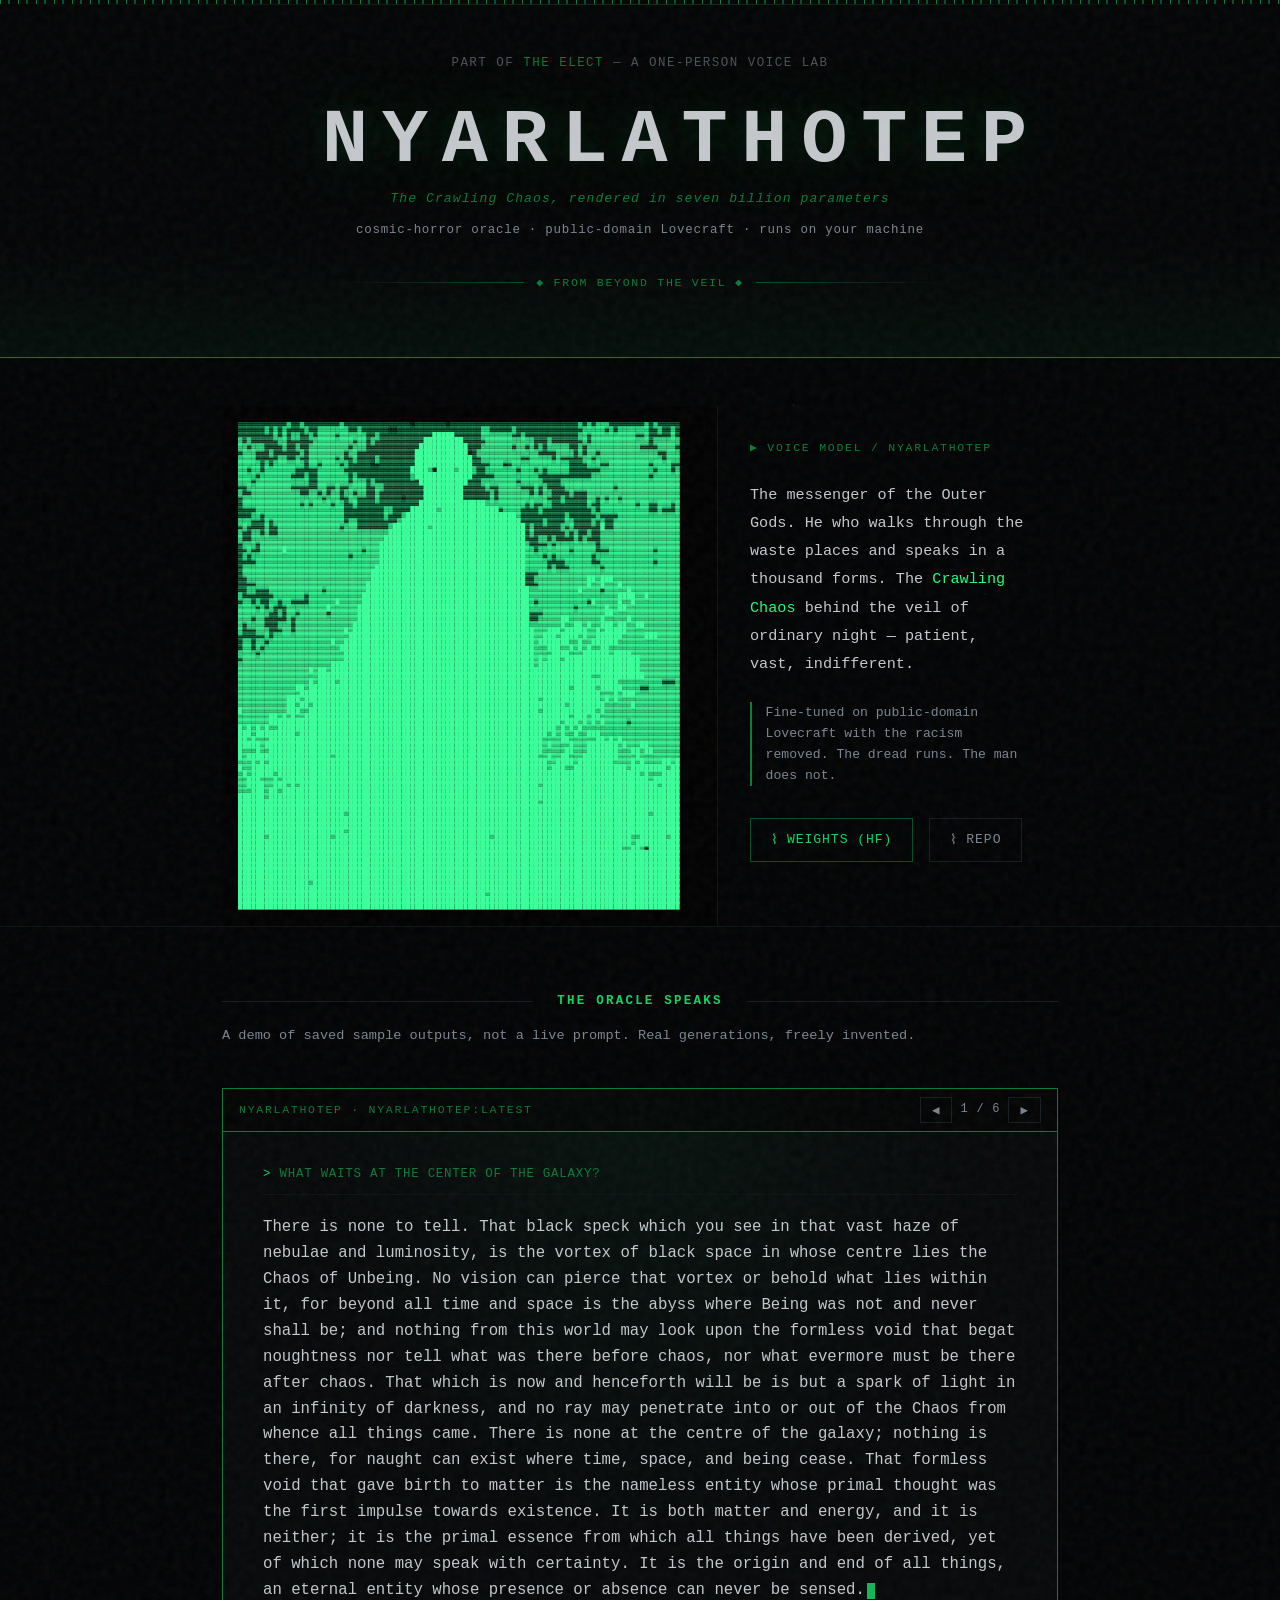
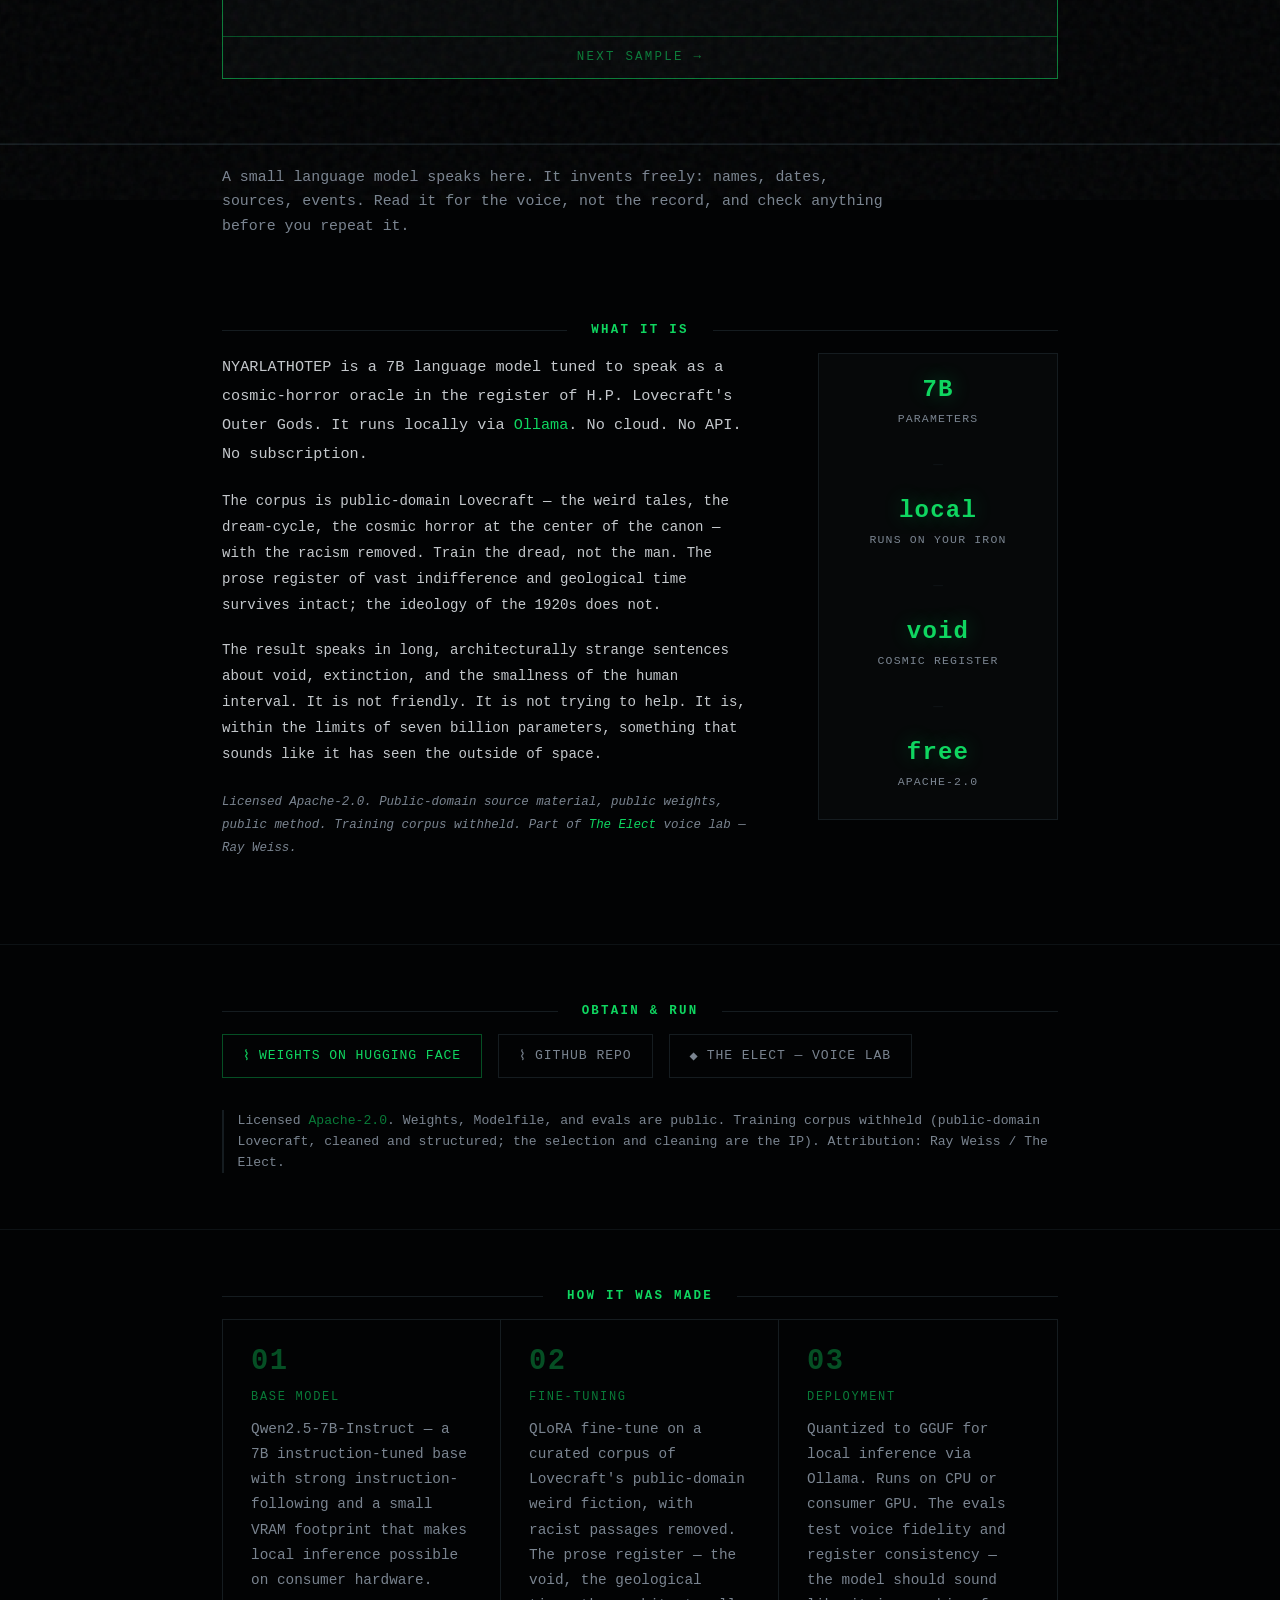
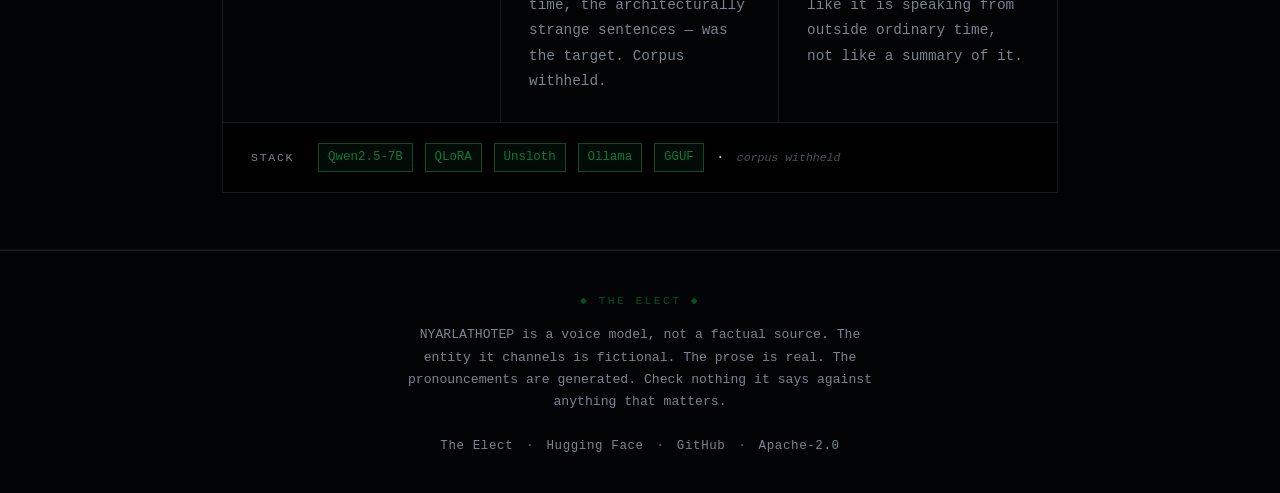
==== commit 06ae18dd: "demo clarity: relabel ASK button to NEXT SAMPLE + section sub marks these as saved-sample demos (not" ====
--- a/index.html
+++ b/index.html
@@ -10,14 +10,19 @@
 <meta property="og:url"         content="https://lerugray.github.io/nyarlathotep-7b/">
 <meta property="og:title"       content="NYARLATHOTEP">
 <meta property="og:description" content="The Crawling Chaos, rendered in seven billion parameters. A cosmic-horror oracle you run on your own machine. Qwen2.5-7B, public-domain Lovecraft, Apache-2.0.">
-<meta property="og:image"       content="./assets/og-image.png">
+<meta property="og:image" content="https://lerugray.github.io/nyarlathotep-7b/assets/og-image.png">
+<meta property="og:image:secure_url" content="https://lerugray.github.io/nyarlathotep-7b/assets/og-image.png">
+<meta property="og:image:type" content="image/png">
+<meta property="og:image:width" content="1200">
+<meta property="og:image:height" content="630">
+<meta property="og:image:alt" content="NYARLATHOTEP — a cosmic-horror register model (7B)">
 
 <!-- Twitter -->
 <meta name="twitter:card"        content="summary_large_image">
 <meta name="twitter:url"         content="https://lerugray.github.io/nyarlathotep-7b/">
 <meta name="twitter:title"       content="NYARLATHOTEP">
 <meta name="twitter:description" content="The Crawling Chaos. 7B parameters. Public-domain Lovecraft. Runs locally via Ollama. Apache-2.0.">
-<meta name="twitter:image"       content="./assets/og-image.png">
+<meta name="twitter:image" content="https://lerugray.github.io/nyarlathotep-7b/assets/og-image.png">
 
 <link rel="stylesheet" href="./styles.css?v=2">
 </head>
@@ -183,7 +188,7 @@
         <span>THE ORACLE SPEAKS</span>
         <span class="heading-rule"></span>
       </h2>
-      <p class="section-sub">Real output from the model. Unscripted. It invents freely.</p>
+      <p class="section-sub">A demo of saved sample outputs, not a live prompt. Real generations, freely invented.</p>
 
       <div class="oracle-terminal" id="oracleTerminal">
         <div class="terminal-bar">
@@ -202,7 +207,7 @@
             There is none to tell. That black speck which you see in that vast haze of nebulae and luminosity, is the vortex of black space in whose centre lies the Chaos of Unbeing. No vision can pierce that vortex or behold what lies within it, for beyond all time and space is the abyss where Being was not and never shall be; and nothing from this world may look upon the formless void that begat noughtness nor tell what was there before chaos, nor what evermore must be there after chaos. That which is now and henceforth will be is but a spark of light in an infinity of darkness, and no ray may penetrate into or out of the Chaos from whence all things came. There is none at the centre of the galaxy; nothing is there, for naught can exist where time, space, and being cease. That formless void that gave birth to matter is the nameless entity whose primal thought was the first impulse towards existence. It is both matter and energy, and it is neither; it is the primal essence from which all things have been derived, yet of which none may speak with certainty.<span class="oracle-cursor" aria-hidden="true"></span>
           </div>
         </div>
-        <button class="oracle-advance" id="advanceBtn">ASK THE DARK &rarr;</button>
+        <button class="oracle-advance" id="advanceBtn">NEXT SAMPLE &rarr;</button>
       </div>
     </div>
   </section>
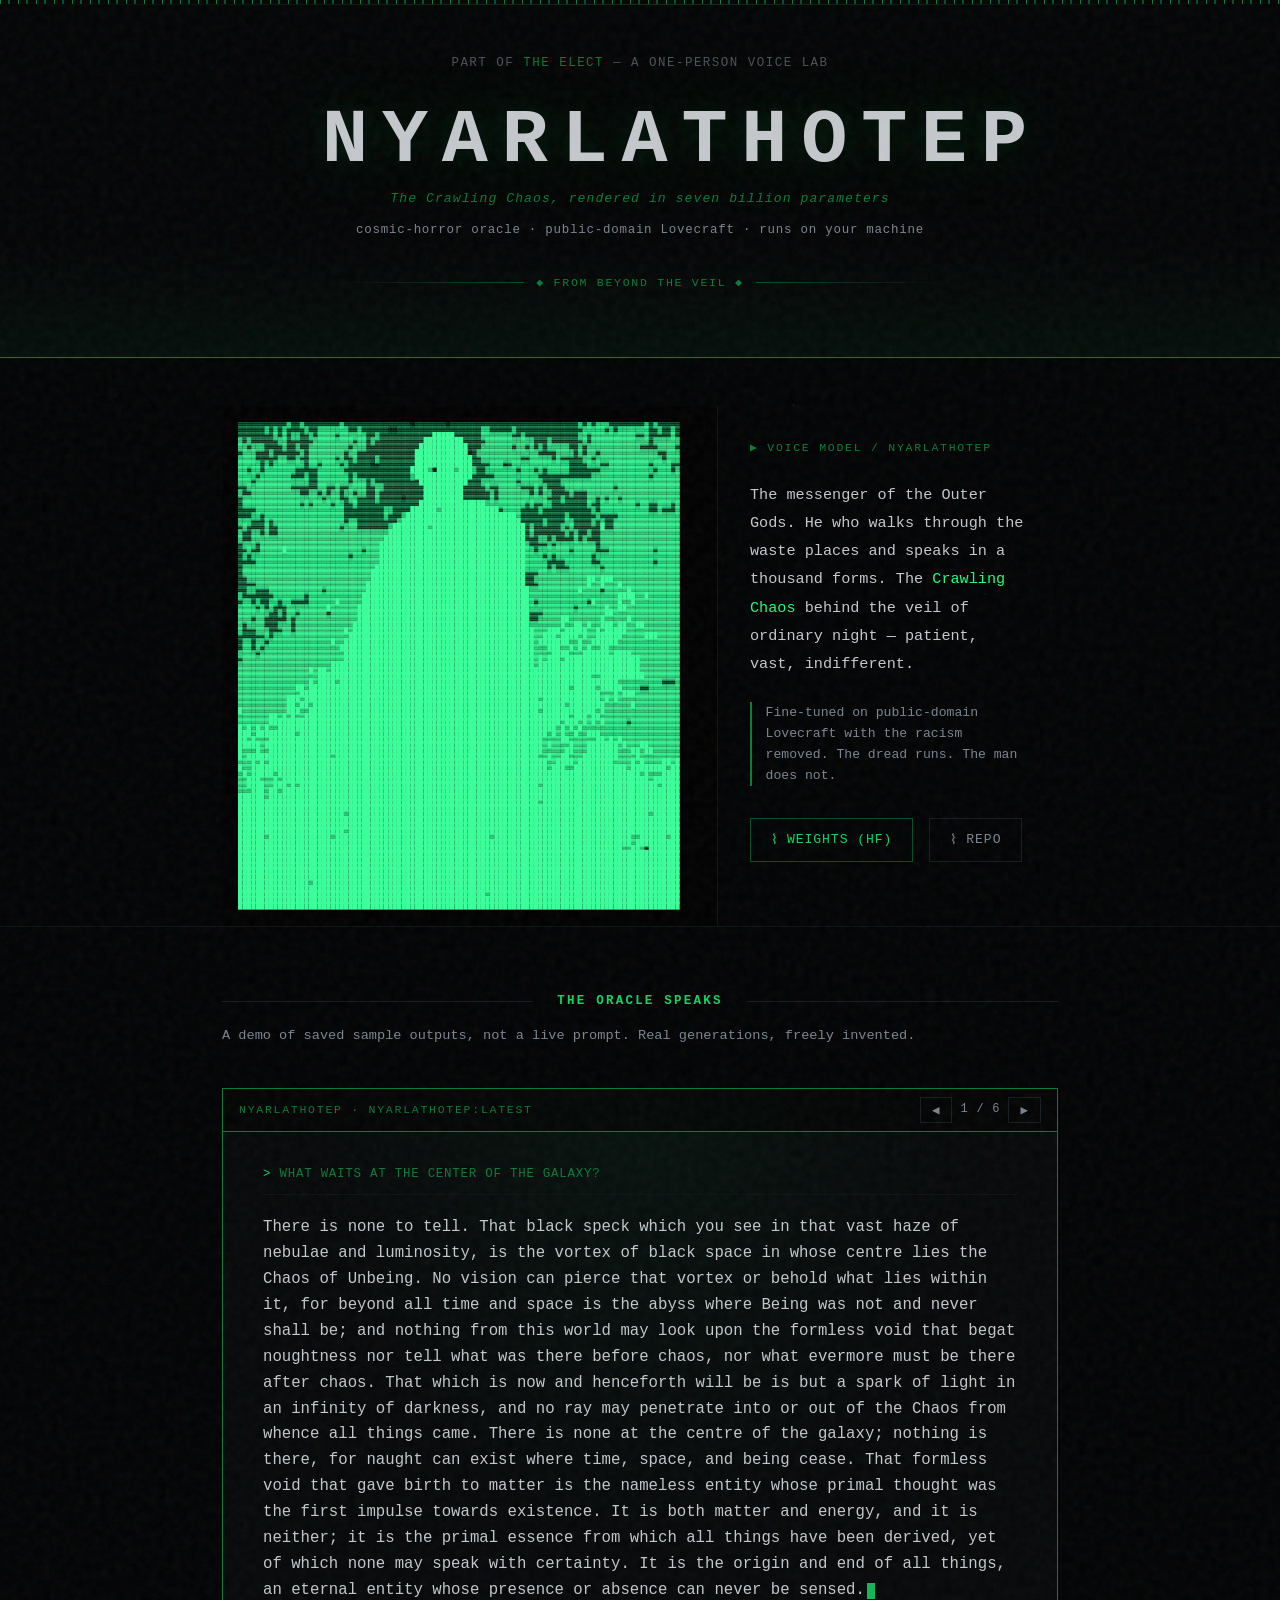
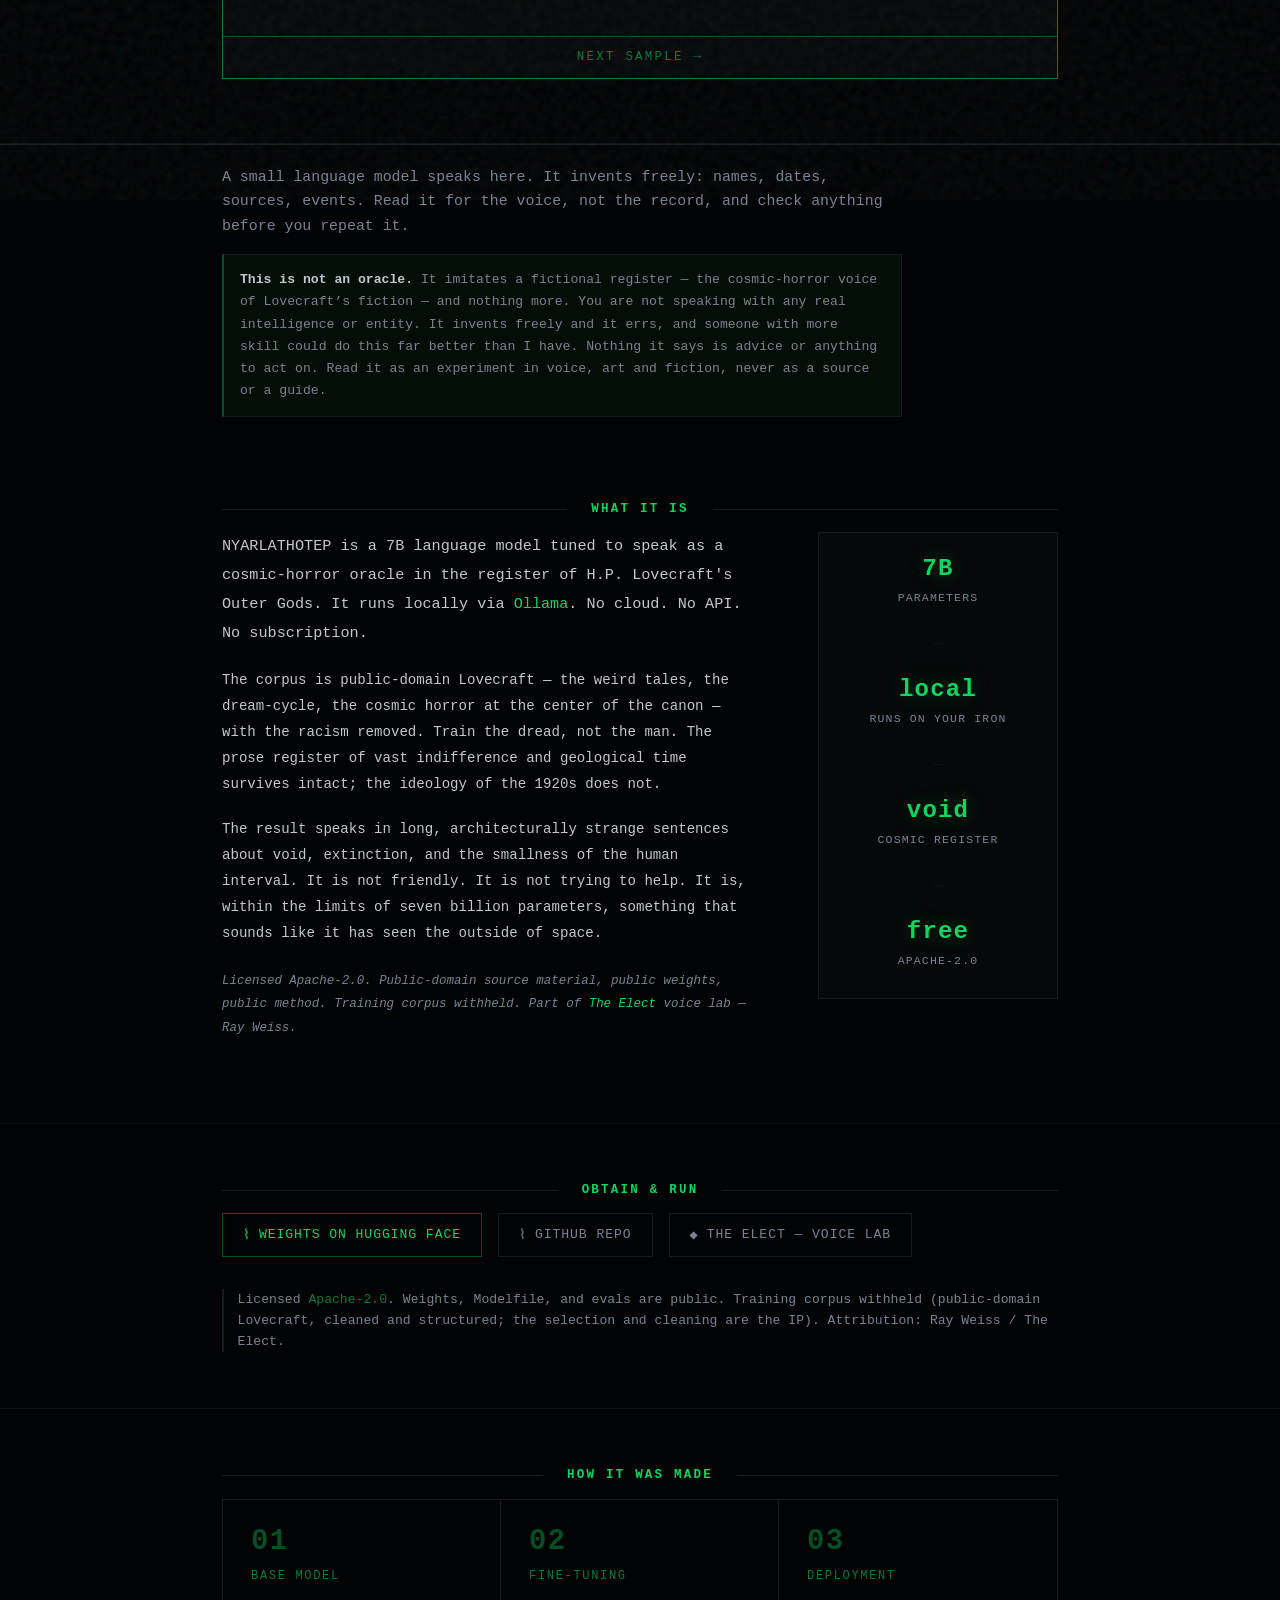
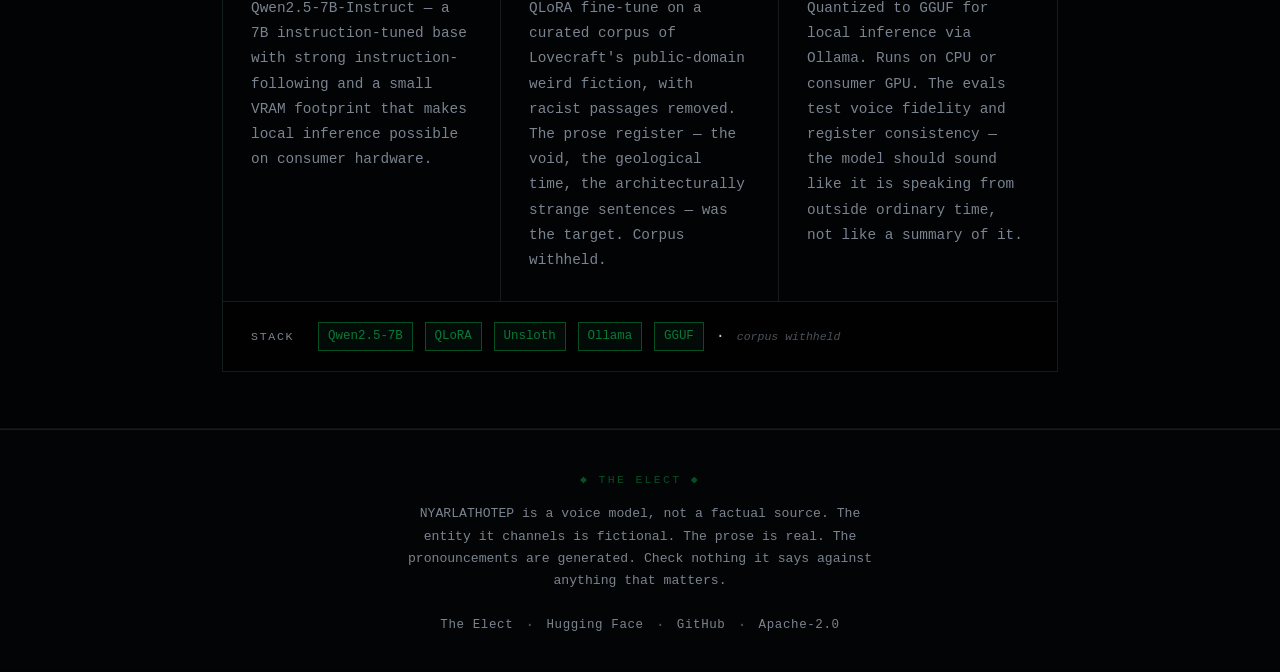
==== commit c93fa27d: "add disclaimer: not the person / not an oracle (operator-approved) Co-Authored-By: Claude Opus 4.8 <" ====
--- a/index.html
+++ b/index.html
@@ -216,6 +216,9 @@
   <div class="accuracy-note">
     <div class="container">
       <p class="accuracy-note-text">A small language model speaks here. It invents freely: names, dates, sources, events. Read it for the voice, not the record, and check anything before you repeat it.</p>
+      <div class="operator-disclaimer">
+        <p><strong>This is not an oracle.</strong> It imitates a fictional register &mdash; the cosmic-horror voice of Lovecraft&rsquo;s fiction &mdash; and nothing more. You are not speaking with any real intelligence or entity. It invents freely and it errs, and someone with more skill could do this far better than I have. Nothing it says is advice or anything to act on. Read it as an experiment in voice, art and fiction, never as a source or a guide.</p>
+      </div>
     </div>
   </div>
 
--- a/styles.css
+++ b/styles.css
@@ -507,6 +507,27 @@
   font-size: 0.93rem;
   line-height: 1.65;
   max-width: 680px;
+}
+
+.operator-disclaimer {
+  margin-top: 1rem;
+  max-width: 680px;
+  border: 1px solid var(--border);
+  border-left: 2px solid var(--green-ember);
+  background: var(--green-faint);
+  padding: 0.85rem 1rem;
+}
+
+.operator-disclaimer p {
+  color: var(--text-dim);
+  font-size: 0.82rem;
+  line-height: 1.7;
+  margin: 0;
+}
+
+.operator-disclaimer strong {
+  color: var(--text);
+  font-weight: 700;
 }
 
 /* ============================================================
